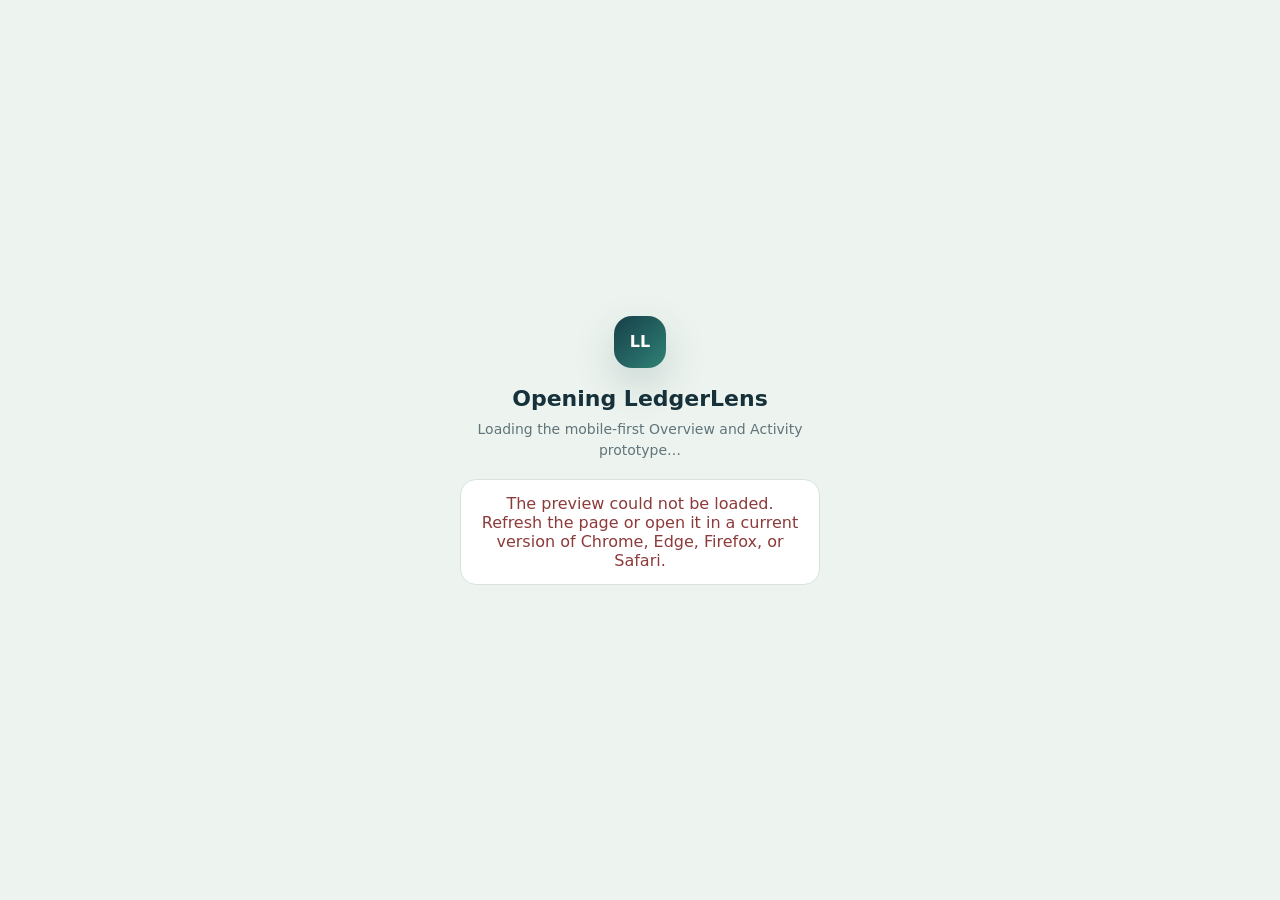
==== index.html @ 3755f3b4 "deploy: add GitHub Pages mobile preview entrypoint" ====
<!doctype html>
<html lang="en">
<head>
  <meta charset="utf-8" />
  <meta name="viewport" content="width=device-width,initial-scale=1,viewport-fit=cover" />
  <meta name="theme-color" content="#edf4ef" />
  <title>LedgerLens Mobile Preview</title>
  <style>
    html,body{height:100%;margin:0;background:#edf4ef;color:#17313a;font:16px system-ui,-apple-system,BlinkMacSystemFont,"Segoe UI",sans-serif}
    body{display:grid;place-items:center;padding:24px;box-sizing:border-box}
    main{max-width:360px;text-align:center}
    .mark{width:52px;height:52px;margin:0 auto 18px;border-radius:18px;display:grid;place-items:center;color:white;font-weight:800;background:linear-gradient(135deg,#173f49,#2f8276);box-shadow:0 16px 40px rgba(23,63,73,.18)}
    h1{font-size:22px;margin:0 0 8px}p{font-size:14px;line-height:1.5;color:#60747a;margin:0}
    .error{display:none;margin-top:18px;padding:14px;border:1px solid #d8e2dc;border-radius:16px;background:white;color:#8d3a3a}
  </style>
</head>
<body>
  <main>
    <div class="mark">LL</div>
    <h1>Opening LedgerLens</h1>
    <p>Loading the mobile-first Overview and Activity prototype…</p>
    <div class="error" id="error">The preview could not be loaded. Refresh the page or open it in a current version of Chrome, Edge, Firefox, or Safari.</div>
  </main>
  <script>
    (async()=>{
      try{
        if(!('DecompressionStream' in window)) throw new Error('DecompressionStream unavailable');
        const response=await fetch('./mobile-preview/site.html.gz',{cache:'no-store'});
        if(!response.ok) throw new Error('Preview asset not found');
        const stream=response.body.pipeThrough(new DecompressionStream('gzip'));
        const html=await new Response(stream).text();
        document.open();
        document.write(html);
        document.close();
      }catch(error){
        console.error(error);
        document.getElementById('error').style.display='block';
      }
    })();
  </script>
</body>
</html>
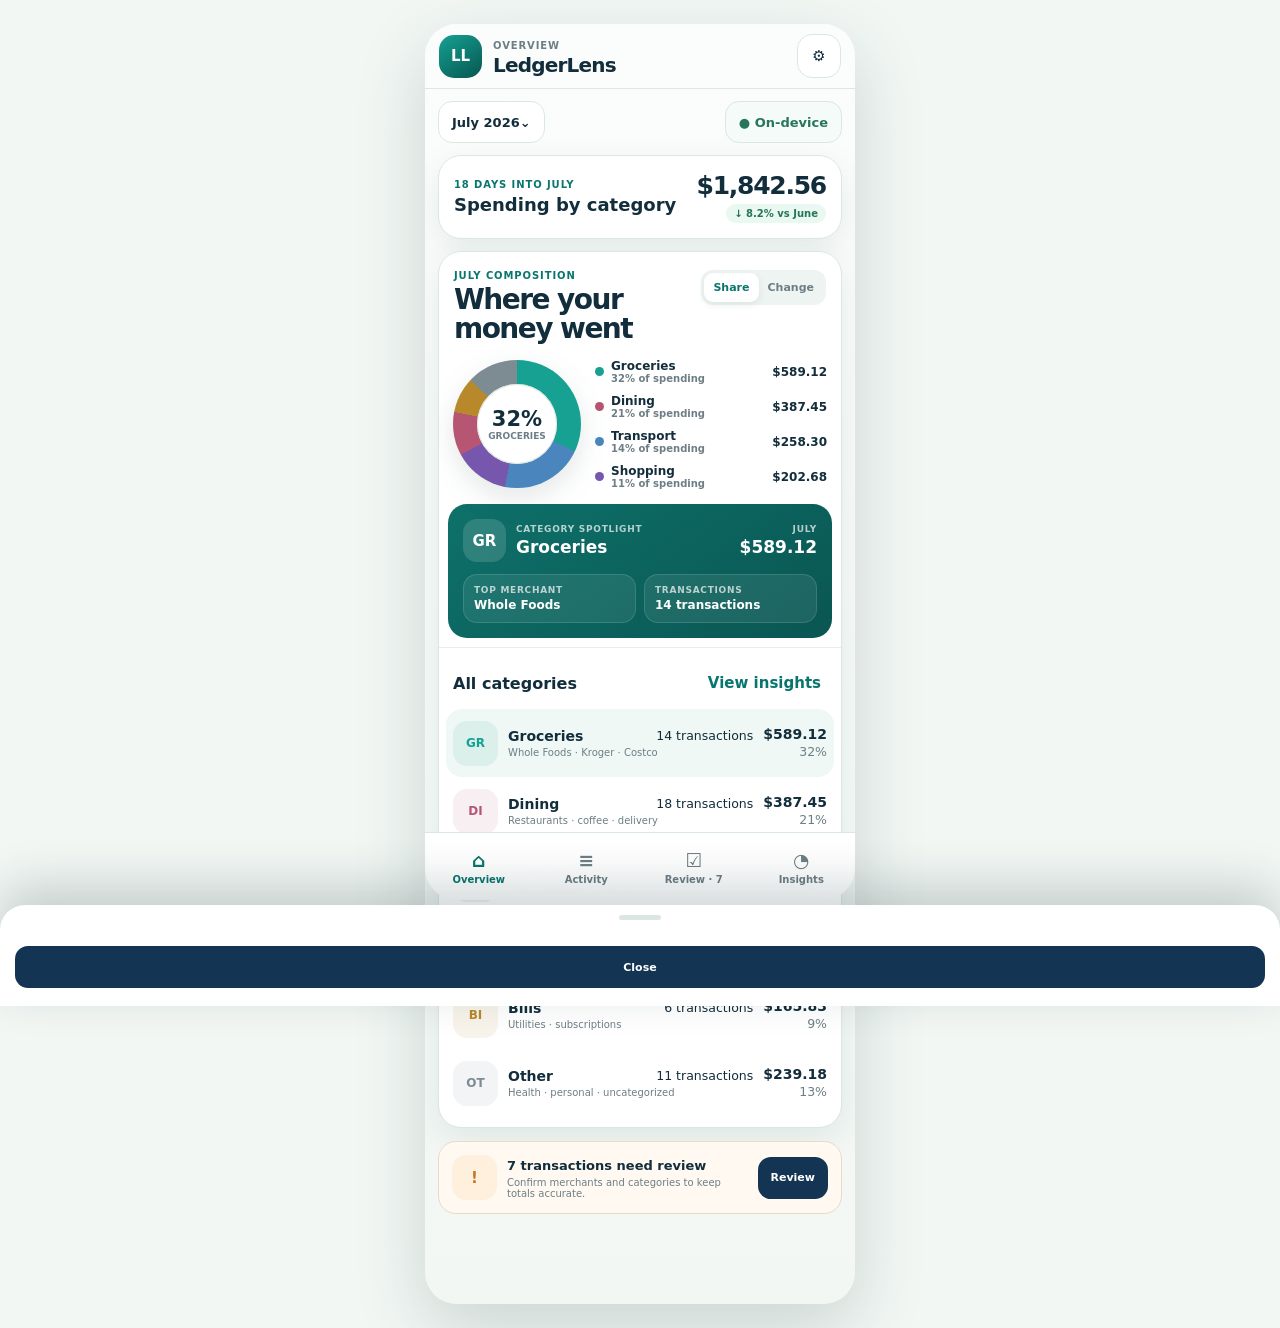
==== commit 760475bd: "Publish mobile prototype directly without compressed loader" ====
--- a/index.html
+++ b/index.html
@@ -1,42 +1,27 @@
 <!doctype html>
 <html lang="en">
 <head>
-  <meta charset="utf-8" />
-  <meta name="viewport" content="width=device-width,initial-scale=1,viewport-fit=cover" />
-  <meta name="theme-color" content="#edf4ef" />
-  <title>LedgerLens Mobile Preview</title>
-  <style>
-    html,body{height:100%;margin:0;background:#edf4ef;color:#17313a;font:16px system-ui,-apple-system,BlinkMacSystemFont,"Segoe UI",sans-serif}
-    body{display:grid;place-items:center;padding:24px;box-sizing:border-box}
-    main{max-width:360px;text-align:center}
-    .mark{width:52px;height:52px;margin:0 auto 18px;border-radius:18px;display:grid;place-items:center;color:white;font-weight:800;background:linear-gradient(135deg,#173f49,#2f8276);box-shadow:0 16px 40px rgba(23,63,73,.18)}
-    h1{font-size:22px;margin:0 0 8px}p{font-size:14px;line-height:1.5;color:#60747a;margin:0}
-    .error{display:none;margin-top:18px;padding:14px;border:1px solid #d8e2dc;border-radius:16px;background:white;color:#8d3a3a}
-  </style>
+<meta charset="utf-8">
+<meta name="viewport" content="width=device-width,initial-scale=1,viewport-fit=cover">
+<meta name="theme-color" content="#f4f8f6">
+<title>LedgerLens Mobile Preview</title>
+<style>
+:root{--bg:#f2f7f4;--card:#fff;--ink:#122d3b;--muted:#6d7e85;--line:#dbe7e1;--teal:#08766e;--deep:#133e4b;--soft:#e8f6f2;--amber:#c87422;--shadow:0 12px 35px rgba(27,67,59,.09)}*{box-sizing:border-box}html,body{margin:0;min-height:100%;background:var(--bg);color:var(--ink);font:15px system-ui,-apple-system,"Segoe UI",sans-serif;-webkit-text-size-adjust:100%}button,input{font:inherit}button{color:inherit}.app{min-height:100dvh;background:linear-gradient(#fbfdfc,#f2f7f4)}header{position:sticky;top:0;z-index:20;display:flex;align-items:center;gap:11px;padding:calc(10px + env(safe-area-inset-top)) 14px 10px;background:rgba(250,253,251,.94);backdrop-filter:blur(18px);border-bottom:1px solid var(--line)}.logo{width:43px;height:43px;border-radius:15px;display:grid;place-items:center;background:linear-gradient(145deg,#16a193,#075650);color:#fff;font-weight:850}.brand{flex:1;min-width:0}.brand b{display:block;font-size:20px;letter-spacing:-.04em}.brand small{color:var(--muted);font-size:10px;font-weight:800;text-transform:uppercase;letter-spacing:.09em}.icon{width:44px;height:44px;border:1px solid var(--line);border-radius:15px;background:#fff}.screen{display:none;padding:12px 13px calc(90px + env(safe-area-inset-bottom))}.screen.on{display:block}.toolbar{display:flex;gap:8px;margin-bottom:12px}.pill{height:42px;border:1px solid var(--line);border-radius:14px;background:#fff;padding:0 13px;font-weight:750;font-size:13px}.privacy{margin-left:auto;color:#27765c;background:#f4fbf8}.card{background:var(--card);border:1px solid var(--line);border-radius:23px;box-shadow:var(--shadow)}.summary{display:flex;justify-content:space-between;align-items:center;padding:15px;margin-bottom:12px}.eyebrow{color:var(--teal);font-size:10px;font-weight:850;text-transform:uppercase;letter-spacing:.09em}.summary h2{font-size:18px;margin:4px 0 0}.sum{text-align:right}.sum strong{display:block;font-size:25px;letter-spacing:-.05em}.delta{display:inline-block;margin-top:4px;padding:4px 8px;border-radius:20px;background:#e9f8f0;color:#257557;font-size:10px;font-weight:850}.hero{overflow:hidden}.heroTop{display:flex;justify-content:space-between;gap:8px;align-items:flex-start;padding:18px 15px 8px}.heroTop h1{margin:4px 0 0;font-size:28px;line-height:1.04;letter-spacing:-.055em}.segment{display:flex;background:#eef4f1;padding:3px;border-radius:12px}.segment button{border:0;background:transparent;border-radius:9px;padding:8px 9px;font-size:11px;font-weight:850;color:var(--muted)}.segment .on{background:#fff;color:var(--teal);box-shadow:0 3px 8px rgba(20,59,55,.08)}.visual{display:grid;grid-template-columns:132px 1fr;gap:10px;align-items:center;padding:8px 14px 15px}.donutWrap{position:relative;width:128px;height:128px}.donut{position:absolute;inset:0;border-radius:50%;background:conic-gradient(#16a193 0 32%,#4a85bd 32% 53%,#7657ad 53% 67%,#b65673 67% 78%,#b7892b 78% 87%,#7d8b92 87%);filter:drop-shadow(0 10px 14px rgba(27,67,59,.12))}.donut:after{content:"";position:absolute;inset:24px;border-radius:50%;background:#fff;box-shadow:inset 0 0 0 1px var(--line)}.center{position:absolute;inset:0;z-index:2;display:grid;place-items:center;text-align:center;pointer-events:none}.center b{display:block;font-size:21px}.center small{display:block;font-size:9px;color:var(--muted);font-weight:800;text-transform:uppercase}.rank{display:grid;gap:10px}.rank div{display:grid;grid-template-columns:9px 1fr auto;align-items:center;gap:7px;font-size:12px}.rank i{width:9px;height:9px;border-radius:50%}.rank span{color:var(--muted);font-size:10px;display:block}.spot{margin:0 9px 9px;padding:15px;border-radius:19px;color:#fff;background:linear-gradient(145deg,#0e716a,#0a5652)}.spotTop{display:grid;grid-template-columns:43px 1fr auto;gap:10px;align-items:center}.spotIcon{width:43px;height:43px;border-radius:14px;background:rgba(255,255,255,.14);display:grid;place-items:center;font-weight:850}.spot small{display:block;color:rgba(255,255,255,.7);font-size:9px;text-transform:uppercase;letter-spacing:.08em;font-weight:800}.spot b{display:block;margin-top:3px;font-size:17px}.spotAmt{text-align:right}.spotGrid{display:grid;grid-template-columns:1fr 1fr;gap:8px;margin-top:12px}.spotBox{padding:10px;border:1px solid rgba(255,255,255,.13);border-radius:14px;background:rgba(255,255,255,.08)}.spotBox b{font-size:12px}.head{display:flex;align-items:center;justify-content:space-between;padding:15px 14px 6px;border-top:1px solid #e8efeb}.head b{font-size:16px}.link{border:0;background:transparent;color:var(--teal);font-weight:850;min-height:40px}.cats{padding:0 7px 10px}.cat{width:100%;border:0;background:transparent;display:grid;grid-template-columns:45px 1fr auto;gap:10px;align-items:center;text-align:left;padding:10px 7px;border-radius:16px;min-height:68px}.cat.sel{background:#eff8f4}.catIcon,.merchant{width:45px;height:45px;border-radius:14px;display:grid;place-items:center;font-size:12px;font-weight:850}.catLine{display:flex;justify-content:space-between;gap:6px}.catLine b{font-size:14px}.sub{display:block;color:var(--muted);font-size:10px;white-space:nowrap;overflow:hidden;text-overflow:ellipsis;margin-top:3px}.bar{height:5px;background:#e8efec;border-radius:10px;margin-top:7px;overflow:hidden}.bar i{display:block;height:100%;border-radius:10px}.value{text-align:right}.value b{display:block;font-size:14px}.value small{color:var(--muted)}.review{display:grid;grid-template-columns:45px 1fr auto;gap:10px;align-items:center;margin-top:13px;padding:13px;border:1px solid #ecd9c4;border-radius:18px;background:#fff9f1}.reviewIcon{width:45px;height:45px;border-radius:14px;background:#fff0de;color:var(--amber);display:grid;place-items:center;font-weight:900}.review b{font-size:13px}.review span{display:block;color:var(--muted);font-size:10px;margin-top:3px}.primary{height:42px;border:0;border-radius:13px;background:#143454;color:#fff;padding:0 13px;font-size:11px;font-weight:850}.activityTop{padding:16px;margin-bottom:11px}.activityTop h1{margin:4px 0;font-size:28px;letter-spacing:-.05em}.activityTop p{margin:0;color:var(--muted);font-size:11px}.metrics{display:grid;grid-template-columns:repeat(3,1fr);gap:7px;margin-top:12px}.metric{padding:10px 7px;border-radius:14px;background:#f3f7f5;text-align:center}.metric small{display:block;color:var(--muted);font-size:9px;text-transform:uppercase}.metric b{display:block;margin-top:4px;font-size:13px}.search{display:grid;grid-template-columns:1fr 46px;gap:8px;margin-bottom:9px}.searchBox{height:46px;display:flex;align-items:center;gap:8px;padding:0 12px;background:#fff;border:1px solid var(--line);border-radius:15px}.searchBox input{width:100%;border:0;outline:0;background:transparent}.filter{border:1px solid var(--line);border-radius:15px;background:#fff}.chips{display:flex;gap:7px;overflow:auto;padding-bottom:11px;scrollbar-width:none}.chip{height:36px;border:1px solid var(--line);border-radius:20px;background:#fff;padding:0 13px;white-space:nowrap;font-size:11px;font-weight:800;color:var(--muted)}.chip.on{color:#fff;background:#143454;border-color:#143454}.rhythm{padding:14px;margin-bottom:11px}.rhythmTop{display:flex;justify-content:space-between;align-items:center}.rhythmTop button{border:0;background:transparent;color:var(--teal);font-size:11px;font-weight:850}.bars{height:54px;display:flex;align-items:end;gap:4px;margin-top:10px}.bars i{flex:1;background:#cce4dd;border-radius:4px 4px 1px 1px}.dateCard{overflow:hidden;margin-bottom:11px}.dateHead{display:flex;justify-content:space-between;padding:13px 14px 5px;font-size:10px;text-transform:uppercase;letter-spacing:.08em;color:var(--muted);font-weight:850}.txn{width:100%;border:0;background:#fff;display:grid;grid-template-columns:45px minmax(0,1fr) auto;gap:10px;align-items:center;text-align:left;padding:11px 13px;border-top:1px solid #ebf1ee}.txnCopy{min-width:0}.txnCopy b{display:block;font-size:13px;white-space:nowrap;overflow:hidden;text-overflow:ellipsis}.txnCopy span{display:block;color:var(--muted);font-size:10px;margin-top:3px;white-space:nowrap;overflow:hidden;text-overflow:ellipsis}.tag{display:inline-block!important;width:max-content!important;padding:3px 6px;border-radius:10px;background:#fff1df;color:var(--amber)!important;font-weight:850}.amount{text-align:right}.amount b{display:block;font-size:13px}.amount span{display:block;color:var(--muted);font-size:9px;margin-top:3px}.credit b{color:#247859}.nav{position:fixed;left:0;right:0;bottom:0;z-index:30;display:grid;grid-template-columns:repeat(4,1fr);padding-bottom:env(safe-area-inset-bottom);background:rgba(255,255,255,.97);backdrop-filter:blur(18px);border-top:1px solid var(--line)}.nav button{height:67px;border:0;background:transparent;color:var(--muted);font-size:10px;font-weight:800}.nav button b{display:block;font-size:19px;margin-bottom:3px}.nav .on{color:var(--teal)}.toast{position:fixed;z-index:70;left:50%;bottom:calc(82px + env(safe-area-inset-bottom));transform:translate(-50%,20px);opacity:0;pointer-events:none;background:#153c46;color:#fff;border-radius:12px;padding:10px 14px;font-size:12px;transition:.2s}.toast.show{opacity:1;transform:translate(-50%,0)}.shade{display:none;position:fixed;inset:0;z-index:50;background:rgba(10,29,36,.4)}.shade.on{display:block}.sheet{position:fixed;z-index:60;left:0;right:0;bottom:0;transform:translateY(105%);transition:.25s;background:#fff;border-radius:25px 25px 0 0;padding:8px 15px calc(18px + env(safe-area-inset-bottom));box-shadow:0 -18px 50px rgba(12,41,45,.2)}.sheet.on{transform:translateY(0)}.handle{width:42px;height:5px;border-radius:10px;background:#dce5e1;margin:2px auto 12px}.sheetTop{display:grid;grid-template-columns:48px 1fr auto;gap:10px;align-items:center}.sheet h2{margin:0;font-size:17px}.sheet p{margin:3px 0 0;color:var(--muted);font-size:11px}.big{font-size:18px;font-weight:850}.details{display:grid;grid-template-columns:1fr 1fr;gap:8px;margin-top:14px}.detail{padding:11px;border:1px solid var(--line);border-radius:14px}.detail small{display:block;color:var(--muted);font-size:9px;text-transform:uppercase}.detail b{display:block;margin-top:4px;font-size:11px}.source{margin-top:10px;padding:11px;border-radius:14px;background:#f4f8f6;color:var(--muted);font-size:11px;line-height:1.45}@media(min-width:600px){.app{max-width:430px;margin:24px auto;border-radius:32px;overflow:hidden;box-shadow:0 25px 70px rgba(25,59,55,.18);min-height:calc(100dvh - 48px)}.nav{max-width:430px;margin:auto;border-radius:0 0 32px 32px}}
+</style>
 </head>
-<body>
-  <main>
-    <div class="mark">LL</div>
-    <h1>Opening LedgerLens</h1>
-    <p>Loading the mobile-first Overview and Activity prototype…</p>
-    <div class="error" id="error">The preview could not be loaded. Refresh the page or open it in a current version of Chrome, Edge, Firefox, or Safari.</div>
-  </main>
-  <script>
-    (async()=>{
-      try{
-        if(!('DecompressionStream' in window)) throw new Error('DecompressionStream unavailable');
-        const response=await fetch('./mobile-preview/site.html.gz',{cache:'no-store'});
-        if(!response.ok) throw new Error('Preview asset not found');
-        const stream=response.body.pipeThrough(new DecompressionStream('gzip'));
-        const html=await new Response(stream).text();
-        document.open();
-        document.write(html);
-        document.close();
-      }catch(error){
-        console.error(error);
-        document.getElementById('error').style.display='block';
-      }
-    })();
-  </script>
-</body>
-</html>
+<body><div class="app">
+<header><div class="logo">LL</div><div class="brand"><small id="pageTitle">Overview</small><b>LedgerLens</b></div><button class="icon" id="headerBtn" aria-label="Settings">⚙</button></header>
+<main id="overview" class="screen on"><div class="toolbar"><button class="pill" id="month">July 2026⌄</button><button class="pill privacy" id="privacy">● On-device</button></div><section class="summary card"><div><div class="eyebrow">18 days into July</div><h2>Spending by category</h2></div><div class="sum"><strong>$1,842.56</strong><span class="delta">↓ 8.2% vs June</span></div></section><section class="hero card"><div class="heroTop"><div><div class="eyebrow">July composition</div><h1>Where your<br>money went</h1></div><div class="segment"><button data-mode="share" class="on">Share</button><button data-mode="change">Change</button></div></div><div class="visual"><div class="donutWrap"><div class="donut"></div><div class="center"><div><b id="donutValue">32%</b><small id="donutLabel">Groceries</small></div></div></div><div class="rank" id="rank"></div></div><div class="spot"><div class="spotTop"><div class="spotIcon" id="spotIcon">GR</div><div><small>Category spotlight</small><b id="spotName">Groceries</b></div><div class="spotAmt"><small>July</small><b id="spotAmt">$589.12</b></div></div><div class="spotGrid"><div class="spotBox"><small>Top merchant</small><b id="merchant">Whole Foods</b></div><div class="spotBox"><small>Transactions</small><b id="spotCount">14 purchases</b></div></div></div><div class="head"><b>All categories</b><button class="link" id="insights">View insights</button></div><div class="cats" id="cats"></div></section><div class="review"><div class="reviewIcon">!</div><div><b>7 transactions need review</b><span>Confirm merchants and categories to keep totals accurate.</span></div><button class="primary" data-next="review">Review</button></div></main>
+<main id="activity" class="screen"><section class="activityTop card"><div class="eyebrow">July activity</div><h1>$1,842.56</h1><p>47 confirmed transactions · 7 need review</p><div class="metrics"><div class="metric"><small>Money in</small><b>$4,260</b></div><div class="metric"><small>Moved</small><b>$1,200</b></div><div class="metric"><small>Review</small><b style="color:#c87422">7 items</b></div></div></section><div class="search"><label class="searchBox">⌕<input id="query" placeholder="Search merchant, category or account"></label><button class="filter" id="filter">☷</button></div><div class="chips"><button class="chip on" data-filter="all">All activity</button><button class="chip" data-filter="spending">Spending</button><button class="chip" data-filter="income">Income</button><button class="chip" data-filter="transfer">Money moved</button><button class="chip" data-filter="review">Needs review</button></div><section class="rhythm card"><div class="rhythmTop"><b>Activity rhythm</b><button id="sort">Newest first⌄</button></div><div class="bars"><i style="height:31%"></i><i style="height:65%"></i><i style="height:42%"></i><i style="height:84%"></i><i style="height:54%"></i><i style="height:72%"></i><i style="height:38%"></i><i style="height:94%;background:#16a193"></i><i style="height:60%"></i><i style="height:48%"></i><i style="height:78%"></i><i style="height:36%"></i></div></section><div id="transactions"></div></main>
+<nav class="nav"><button class="on" data-screen="overview"><b>⌂</b>Overview</button><button data-screen="activity"><b>≡</b>Activity</button><button data-next="review"><b>☑</b>Review · 7</button><button data-next="insights"><b>◔</b>Insights</button></nav><div class="toast" id="toast"></div><div class="shade" id="shade"></div><section class="sheet" id="sheet"><div class="handle"></div><div id="sheetBody"></div><button class="primary" style="width:100%;margin-top:14px" id="close">Close</button></section></div>
+<script>
+const colors={Groceries:'#16a193',Dining:'#b65673',Transport:'#4a85bd',Shopping:'#7657ad',Bills:'#b7892b',Other:'#7d8b92',Income:'#2d8b63',Transfer:'#7d8b92'};
+const categories=[['Groceries','GR',589.12,32,14,'Whole Foods · Kroger · Costco',-4.8],['Dining','DI',387.45,21,18,'Restaurants · coffee · delivery',7],['Transport','TR',258.30,14,9,'Fuel · rideshare · parking',4.6],['Shopping','SH',202.68,11,7,'Target · Amazon · retail',-5.1],['Bills','BI',165.83,9,6,'Utilities · subscriptions',-.1],['Other','OT',239.18,13,11,'Health · personal · uncategorized',8.2]];
+const tx=[['Today','Whole Foods','WF','Groceries','Chase Checking',-83.47,'spending','confirmed','8:12 AM'],['Today','Uber','UB','Transport','Chase Card',-24.18,'spending','review','7:36 AM'],['Today','Netflix','NF','Bills','Chase Card',-15.49,'spending','confirmed','6:18 AM'],['Yesterday','Payroll','PY','Income','Chase Checking',4260,'income','confirmed','5:42 PM'],['Yesterday','Shell','SH','Transport','Chase Card',-47.32,'spending','review','2:10 PM'],['Yesterday','Transfer to savings','TS','Transfer','Chase Checking',-800,'transfer','confirmed','9:05 AM'],['Jul 16','Target','TG','Shopping','Capital One',-54.28,'spending','confirmed','7:21 PM'],['Jul 16','Starbucks','SB','Dining','Chase Card',-6.75,'spending','confirmed','11:34 AM'],['Jul 15','Kroger','KR','Groceries','Chase Checking',-64.21,'spending','confirmed','6:03 PM'],['Jul 15','Card payment','CP','Transfer','Chase Checking',-400,'transfer','confirmed','1:16 PM'],['Jul 14','Amazon refund','AR','Shopping','Capital One',38.61,'spending','confirmed','3:28 PM'],['Jul 14','Unassigned merchant','?','Other','Chase Card',-19.42,'spending','review','8:14 AM']];
+let selected=0,mode='share',filter='all',query='',newest=true;const $=id=>document.getElementById(id),money=n=>new Intl.NumberFormat('en-US',{style:'currency',currency:'USD'}).format(Math.abs(n));let timer;function note(s){$('toast').textContent=s;$('toast').classList.add('show');clearTimeout(timer);timer=setTimeout(()=>$('toast').classList.remove('show'),1500)}
+function drawCats(){const rank=categories.slice(0,4).map(c=>`<div><i style="background:${colors[c[0]]}"></i><b>${c[0]}<span>${mode==='share'?c[3]+'% of spending':(c[6]>0?'+':'')+c[6]+'% vs June'}</span></b><b>${money(c[2])}</b></div>`).join('');$('rank').innerHTML=rank;$('cats').innerHTML=categories.map((c,i)=>`<button class="cat ${i===selected?'sel':''}" data-cat="${i}"><span class="catIcon" style="background:${colors[c[0]]}18;color:${colors[c[0]]}">${c[1]}</span><span><span class="catLine"><b>${c[0]}</b><small>${c[4]} transactions</small></span><span class="sub">${c[5]}</span><span class="bar"><i style="width:${c[3]/32*100}%;background:${colors[c[0]]}"></i></span></span><span class="value"><b>${money(c[2])}</b><small>${mode==='share'?c[3]+'%':(c[6]>0?'+':'')+c[6]+'%'}</small></span></button>`).join('');document.querySelectorAll('[data-cat]').forEach(b=>b.onclick=()=>{selected=+b.dataset.cat;drawCats()});const c=categories[selected];$('donutValue').textContent=mode==='share'?c[3]+'%':(c[6]>0?'+':'')+c[6]+'%';$('donutLabel').textContent=c[0];$('spotIcon').textContent=c[1];$('spotName').textContent=c[0];$('spotAmt').textContent=money(c[2]);$('merchant').textContent=c[5].split(' · ')[0];$('spotCount').textContent=c[4]+' transactions'}
+function drawTx(){let list=tx.filter(t=>(filter==='all'||t[6]===filter||(filter==='review'&&t[7]==='review'))&&(`${t[1]} ${t[3]} ${t[4]}`.toLowerCase().includes(query.toLowerCase())));if(!newest)list=[...list].reverse();const groups={};list.forEach(t=>(groups[t[0]]??=[]).push(t));$('transactions').innerHTML=Object.entries(groups).map(([d,a])=>`<section class="dateCard card"><div class="dateHead"><b>${d}</b><span>${a.length} items</span></div>${a.map(t=>`<button class="txn" data-tx="${tx.indexOf(t)}"><span class="merchant" style="background:${colors[t[3]]}18;color:${colors[t[3]]}">${t[2]}</span><span class="txnCopy"><b>${t[1]}</b><span>${t[3]} · ${t[4]}</span>${t[7]==='review'?'<span class="tag">Needs review</span>':''}</span><span class="amount ${t[5]>0?'credit':''}"><b>${t[5]>0?'+':''}${money(t[5])}</b><span>${t[6]==='transfer'?'Not spending':t[5]>0?'Money in':'Spending'}</span></span></button>`).join('')}</section>`).join('')||'<section class="card" style="padding:28px;text-align:center;color:#6d7e85">No matching transactions.</section>';document.querySelectorAll('[data-tx]').forEach(b=>b.onclick=()=>openTx(+b.dataset.tx))}
+function openTx(i){const t=tx[i];$('sheetBody').innerHTML=`<div class="sheetTop"><span class="merchant" style="background:${colors[t[3]]}18;color:${colors[t[3]]}">${t[2]}</span><div><h2>${t[1]}</h2><p>${t[3]} · ${t[4]}</p></div><div class="big">${t[5]>0?'+':''}${money(t[5])}</div></div><div class="details"><div class="detail"><small>Spending effect</small><b>${t[6]==='transfer'?'None':t[5]>0?'Reduces / money in':'Increases spending'}</b></div><div class="detail"><small>Review state</small><b>${t[7]==='review'?'Needs review':'Confirmed'}</b></div><div class="detail"><small>When</small><b>${t[0]}, ${t[8]}</b></div><div class="detail"><small>Account</small><b>${t[4]}</b></div></div><div class="source">Source SMS and parser details remain collapsed in the intended final product.</div>`;$('shade').classList.add('on');$('sheet').classList.add('on')}
+function close(){ $('shade').classList.remove('on');$('sheet').classList.remove('on') }function screen(id){document.querySelectorAll('.screen').forEach(x=>x.classList.toggle('on',x.id===id));document.querySelectorAll('[data-screen]').forEach(x=>x.classList.toggle('on',x.dataset.screen===id));$('pageTitle').textContent=id==='overview'?'Overview':'Activity';scrollTo(0,0)}
+document.querySelectorAll('[data-screen]').forEach(b=>b.onclick=()=>screen(b.dataset.screen));document.querySelectorAll('[data-next]').forEach(b=>b.onclick=()=>note(b.dataset.next+' is the next screen'));document.querySelectorAll('[data-mode]').forEach(b=>b.onclick=()=>{mode=b.dataset.mode;document.querySelectorAll('[data-mode]').forEach(x=>x.classList.toggle('on',x===b));drawCats()});document.querySelectorAll('[data-filter]').forEach(b=>b.onclick=()=>{filter=b.dataset.filter;document.querySelectorAll('[data-filter]').forEach(x=>x.classList.toggle('on',x===b));drawTx()});$('query').oninput=e=>{query=e.target.value;drawTx()};$('sort').onclick=()=>{newest=!newest;$('sort').textContent=newest?'Newest first⌄':'Oldest first⌃';drawTx()};$('filter').onclick=()=>note('Advanced filters');$('headerBtn').onclick=()=>note('Settings');$('month').onclick=()=>note('Month selector');$('privacy').onclick=()=>note('All processing stays on device');$('insights').onclick=()=>note('Insights is the next screen');$('close').onclick=$('shade').onclick=close;drawCats();drawTx();
+</script></body></html>
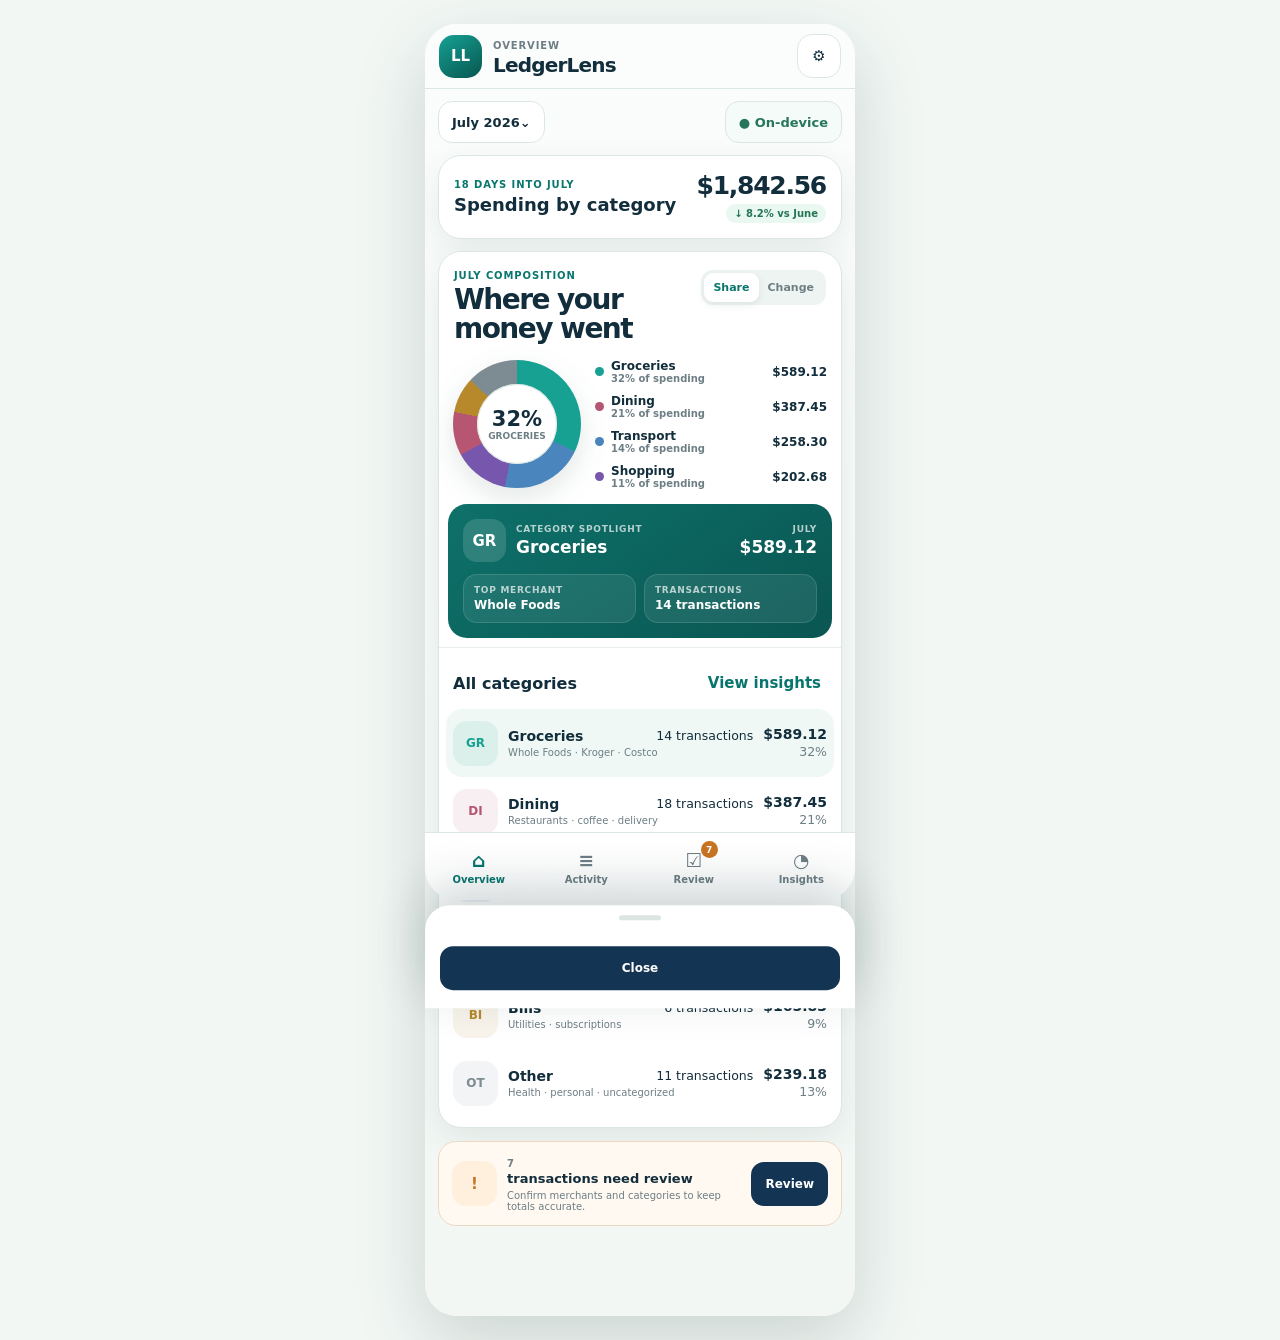
==== commit a7e0d632: "Add interactive mobile Review screen" ====
--- a/index.html
+++ b/index.html
@@ -6,22 +6,13 @@
 <meta name="theme-color" content="#f4f8f6">
 <title>LedgerLens Mobile Preview</title>
 <style>
-:root{--bg:#f2f7f4;--card:#fff;--ink:#122d3b;--muted:#6d7e85;--line:#dbe7e1;--teal:#08766e;--deep:#133e4b;--soft:#e8f6f2;--amber:#c87422;--shadow:0 12px 35px rgba(27,67,59,.09)}*{box-sizing:border-box}html,body{margin:0;min-height:100%;background:var(--bg);color:var(--ink);font:15px system-ui,-apple-system,"Segoe UI",sans-serif;-webkit-text-size-adjust:100%}button,input{font:inherit}button{color:inherit}.app{min-height:100dvh;background:linear-gradient(#fbfdfc,#f2f7f4)}header{position:sticky;top:0;z-index:20;display:flex;align-items:center;gap:11px;padding:calc(10px + env(safe-area-inset-top)) 14px 10px;background:rgba(250,253,251,.94);backdrop-filter:blur(18px);border-bottom:1px solid var(--line)}.logo{width:43px;height:43px;border-radius:15px;display:grid;place-items:center;background:linear-gradient(145deg,#16a193,#075650);color:#fff;font-weight:850}.brand{flex:1;min-width:0}.brand b{display:block;font-size:20px;letter-spacing:-.04em}.brand small{color:var(--muted);font-size:10px;font-weight:800;text-transform:uppercase;letter-spacing:.09em}.icon{width:44px;height:44px;border:1px solid var(--line);border-radius:15px;background:#fff}.screen{display:none;padding:12px 13px calc(90px + env(safe-area-inset-bottom))}.screen.on{display:block}.toolbar{display:flex;gap:8px;margin-bottom:12px}.pill{height:42px;border:1px solid var(--line);border-radius:14px;background:#fff;padding:0 13px;font-weight:750;font-size:13px}.privacy{margin-left:auto;color:#27765c;background:#f4fbf8}.card{background:var(--card);border:1px solid var(--line);border-radius:23px;box-shadow:var(--shadow)}.summary{display:flex;justify-content:space-between;align-items:center;padding:15px;margin-bottom:12px}.eyebrow{color:var(--teal);font-size:10px;font-weight:850;text-transform:uppercase;letter-spacing:.09em}.summary h2{font-size:18px;margin:4px 0 0}.sum{text-align:right}.sum strong{display:block;font-size:25px;letter-spacing:-.05em}.delta{display:inline-block;margin-top:4px;padding:4px 8px;border-radius:20px;background:#e9f8f0;color:#257557;font-size:10px;font-weight:850}.hero{overflow:hidden}.heroTop{display:flex;justify-content:space-between;gap:8px;align-items:flex-start;padding:18px 15px 8px}.heroTop h1{margin:4px 0 0;font-size:28px;line-height:1.04;letter-spacing:-.055em}.segment{display:flex;background:#eef4f1;padding:3px;border-radius:12px}.segment button{border:0;background:transparent;border-radius:9px;padding:8px 9px;font-size:11px;font-weight:850;color:var(--muted)}.segment .on{background:#fff;color:var(--teal);box-shadow:0 3px 8px rgba(20,59,55,.08)}.visual{display:grid;grid-template-columns:132px 1fr;gap:10px;align-items:center;padding:8px 14px 15px}.donutWrap{position:relative;width:128px;height:128px}.donut{position:absolute;inset:0;border-radius:50%;background:conic-gradient(#16a193 0 32%,#4a85bd 32% 53%,#7657ad 53% 67%,#b65673 67% 78%,#b7892b 78% 87%,#7d8b92 87%);filter:drop-shadow(0 10px 14px rgba(27,67,59,.12))}.donut:after{content:"";position:absolute;inset:24px;border-radius:50%;background:#fff;box-shadow:inset 0 0 0 1px var(--line)}.center{position:absolute;inset:0;z-index:2;display:grid;place-items:center;text-align:center;pointer-events:none}.center b{display:block;font-size:21px}.center small{display:block;font-size:9px;color:var(--muted);font-weight:800;text-transform:uppercase}.rank{display:grid;gap:10px}.rank div{display:grid;grid-template-columns:9px 1fr auto;align-items:center;gap:7px;font-size:12px}.rank i{width:9px;height:9px;border-radius:50%}.rank span{color:var(--muted);font-size:10px;display:block}.spot{margin:0 9px 9px;padding:15px;border-radius:19px;color:#fff;background:linear-gradient(145deg,#0e716a,#0a5652)}.spotTop{display:grid;grid-template-columns:43px 1fr auto;gap:10px;align-items:center}.spotIcon{width:43px;height:43px;border-radius:14px;background:rgba(255,255,255,.14);display:grid;place-items:center;font-weight:850}.spot small{display:block;color:rgba(255,255,255,.7);font-size:9px;text-transform:uppercase;letter-spacing:.08em;font-weight:800}.spot b{display:block;margin-top:3px;font-size:17px}.spotAmt{text-align:right}.spotGrid{display:grid;grid-template-columns:1fr 1fr;gap:8px;margin-top:12px}.spotBox{padding:10px;border:1px solid rgba(255,255,255,.13);border-radius:14px;background:rgba(255,255,255,.08)}.spotBox b{font-size:12px}.head{display:flex;align-items:center;justify-content:space-between;padding:15px 14px 6px;border-top:1px solid #e8efeb}.head b{font-size:16px}.link{border:0;background:transparent;color:var(--teal);font-weight:850;min-height:40px}.cats{padding:0 7px 10px}.cat{width:100%;border:0;background:transparent;display:grid;grid-template-columns:45px 1fr auto;gap:10px;align-items:center;text-align:left;padding:10px 7px;border-radius:16px;min-height:68px}.cat.sel{background:#eff8f4}.catIcon,.merchant{width:45px;height:45px;border-radius:14px;display:grid;place-items:center;font-size:12px;font-weight:850}.catLine{display:flex;justify-content:space-between;gap:6px}.catLine b{font-size:14px}.sub{display:block;color:var(--muted);font-size:10px;white-space:nowrap;overflow:hidden;text-overflow:ellipsis;margin-top:3px}.bar{height:5px;background:#e8efec;border-radius:10px;margin-top:7px;overflow:hidden}.bar i{display:block;height:100%;border-radius:10px}.value{text-align:right}.value b{display:block;font-size:14px}.value small{color:var(--muted)}.review{display:grid;grid-template-columns:45px 1fr auto;gap:10px;align-items:center;margin-top:13px;padding:13px;border:1px solid #ecd9c4;border-radius:18px;background:#fff9f1}.reviewIcon{width:45px;height:45px;border-radius:14px;background:#fff0de;color:var(--amber);display:grid;place-items:center;font-weight:900}.review b{font-size:13px}.review span{display:block;color:var(--muted);font-size:10px;margin-top:3px}.primary{height:42px;border:0;border-radius:13px;background:#143454;color:#fff;padding:0 13px;font-size:11px;font-weight:850}.activityTop{padding:16px;margin-bottom:11px}.activityTop h1{margin:4px 0;font-size:28px;letter-spacing:-.05em}.activityTop p{margin:0;color:var(--muted);font-size:11px}.metrics{display:grid;grid-template-columns:repeat(3,1fr);gap:7px;margin-top:12px}.metric{padding:10px 7px;border-radius:14px;background:#f3f7f5;text-align:center}.metric small{display:block;color:var(--muted);font-size:9px;text-transform:uppercase}.metric b{display:block;margin-top:4px;font-size:13px}.search{display:grid;grid-template-columns:1fr 46px;gap:8px;margin-bottom:9px}.searchBox{height:46px;display:flex;align-items:center;gap:8px;padding:0 12px;background:#fff;border:1px solid var(--line);border-radius:15px}.searchBox input{width:100%;border:0;outline:0;background:transparent}.filter{border:1px solid var(--line);border-radius:15px;background:#fff}.chips{display:flex;gap:7px;overflow:auto;padding-bottom:11px;scrollbar-width:none}.chip{height:36px;border:1px solid var(--line);border-radius:20px;background:#fff;padding:0 13px;white-space:nowrap;font-size:11px;font-weight:800;color:var(--muted)}.chip.on{color:#fff;background:#143454;border-color:#143454}.rhythm{padding:14px;margin-bottom:11px}.rhythmTop{display:flex;justify-content:space-between;align-items:center}.rhythmTop button{border:0;background:transparent;color:var(--teal);font-size:11px;font-weight:850}.bars{height:54px;display:flex;align-items:end;gap:4px;margin-top:10px}.bars i{flex:1;background:#cce4dd;border-radius:4px 4px 1px 1px}.dateCard{overflow:hidden;margin-bottom:11px}.dateHead{display:flex;justify-content:space-between;padding:13px 14px 5px;font-size:10px;text-transform:uppercase;letter-spacing:.08em;color:var(--muted);font-weight:850}.txn{width:100%;border:0;background:#fff;display:grid;grid-template-columns:45px minmax(0,1fr) auto;gap:10px;align-items:center;text-align:left;padding:11px 13px;border-top:1px solid #ebf1ee}.txnCopy{min-width:0}.txnCopy b{display:block;font-size:13px;white-space:nowrap;overflow:hidden;text-overflow:ellipsis}.txnCopy span{display:block;color:var(--muted);font-size:10px;margin-top:3px;white-space:nowrap;overflow:hidden;text-overflow:ellipsis}.tag{display:inline-block!important;width:max-content!important;padding:3px 6px;border-radius:10px;background:#fff1df;color:var(--amber)!important;font-weight:850}.amount{text-align:right}.amount b{display:block;font-size:13px}.amount span{display:block;color:var(--muted);font-size:9px;margin-top:3px}.credit b{color:#247859}.nav{position:fixed;left:0;right:0;bottom:0;z-index:30;display:grid;grid-template-columns:repeat(4,1fr);padding-bottom:env(safe-area-inset-bottom);background:rgba(255,255,255,.97);backdrop-filter:blur(18px);border-top:1px solid var(--line)}.nav button{height:67px;border:0;background:transparent;color:var(--muted);font-size:10px;font-weight:800}.nav button b{display:block;font-size:19px;margin-bottom:3px}.nav .on{color:var(--teal)}.toast{position:fixed;z-index:70;left:50%;bottom:calc(82px + env(safe-area-inset-bottom));transform:translate(-50%,20px);opacity:0;pointer-events:none;background:#153c46;color:#fff;border-radius:12px;padding:10px 14px;font-size:12px;transition:.2s}.toast.show{opacity:1;transform:translate(-50%,0)}.shade{display:none;position:fixed;inset:0;z-index:50;background:rgba(10,29,36,.4)}.shade.on{display:block}.sheet{position:fixed;z-index:60;left:0;right:0;bottom:0;transform:translateY(105%);transition:.25s;background:#fff;border-radius:25px 25px 0 0;padding:8px 15px calc(18px + env(safe-area-inset-bottom));box-shadow:0 -18px 50px rgba(12,41,45,.2)}.sheet.on{transform:translateY(0)}.handle{width:42px;height:5px;border-radius:10px;background:#dce5e1;margin:2px auto 12px}.sheetTop{display:grid;grid-template-columns:48px 1fr auto;gap:10px;align-items:center}.sheet h2{margin:0;font-size:17px}.sheet p{margin:3px 0 0;color:var(--muted);font-size:11px}.big{font-size:18px;font-weight:850}.details{display:grid;grid-template-columns:1fr 1fr;gap:8px;margin-top:14px}.detail{padding:11px;border:1px solid var(--line);border-radius:14px}.detail small{display:block;color:var(--muted);font-size:9px;text-transform:uppercase}.detail b{display:block;margin-top:4px;font-size:11px}.source{margin-top:10px;padding:11px;border-radius:14px;background:#f4f8f6;color:var(--muted);font-size:11px;line-height:1.45}@media(min-width:600px){.app{max-width:430px;margin:24px auto;border-radius:32px;overflow:hidden;box-shadow:0 25px 70px rgba(25,59,55,.18);min-height:calc(100dvh - 48px)}.nav{max-width:430px;margin:auto;border-radius:0 0 32px 32px}}
-</style>
-</head>
-<body><div class="app">
-<header><div class="logo">LL</div><div class="brand"><small id="pageTitle">Overview</small><b>LedgerLens</b></div><button class="icon" id="headerBtn" aria-label="Settings">⚙</button></header>
-<main id="overview" class="screen on"><div class="toolbar"><button class="pill" id="month">July 2026⌄</button><button class="pill privacy" id="privacy">● On-device</button></div><section class="summary card"><div><div class="eyebrow">18 days into July</div><h2>Spending by category</h2></div><div class="sum"><strong>$1,842.56</strong><span class="delta">↓ 8.2% vs June</span></div></section><section class="hero card"><div class="heroTop"><div><div class="eyebrow">July composition</div><h1>Where your<br>money went</h1></div><div class="segment"><button data-mode="share" class="on">Share</button><button data-mode="change">Change</button></div></div><div class="visual"><div class="donutWrap"><div class="donut"></div><div class="center"><div><b id="donutValue">32%</b><small id="donutLabel">Groceries</small></div></div></div><div class="rank" id="rank"></div></div><div class="spot"><div class="spotTop"><div class="spotIcon" id="spotIcon">GR</div><div><small>Category spotlight</small><b id="spotName">Groceries</b></div><div class="spotAmt"><small>July</small><b id="spotAmt">$589.12</b></div></div><div class="spotGrid"><div class="spotBox"><small>Top merchant</small><b id="merchant">Whole Foods</b></div><div class="spotBox"><small>Transactions</small><b id="spotCount">14 purchases</b></div></div></div><div class="head"><b>All categories</b><button class="link" id="insights">View insights</button></div><div class="cats" id="cats"></div></section><div class="review"><div class="reviewIcon">!</div><div><b>7 transactions need review</b><span>Confirm merchants and categories to keep totals accurate.</span></div><button class="primary" data-next="review">Review</button></div></main>
-<main id="activity" class="screen"><section class="activityTop card"><div class="eyebrow">July activity</div><h1>$1,842.56</h1><p>47 confirmed transactions · 7 need review</p><div class="metrics"><div class="metric"><small>Money in</small><b>$4,260</b></div><div class="metric"><small>Moved</small><b>$1,200</b></div><div class="metric"><small>Review</small><b style="color:#c87422">7 items</b></div></div></section><div class="search"><label class="searchBox">⌕<input id="query" placeholder="Search merchant, category or account"></label><button class="filter" id="filter">☷</button></div><div class="chips"><button class="chip on" data-filter="all">All activity</button><button class="chip" data-filter="spending">Spending</button><button class="chip" data-filter="income">Income</button><button class="chip" data-filter="transfer">Money moved</button><button class="chip" data-filter="review">Needs review</button></div><section class="rhythm card"><div class="rhythmTop"><b>Activity rhythm</b><button id="sort">Newest first⌄</button></div><div class="bars"><i style="height:31%"></i><i style="height:65%"></i><i style="height:42%"></i><i style="height:84%"></i><i style="height:54%"></i><i style="height:72%"></i><i style="height:38%"></i><i style="height:94%;background:#16a193"></i><i style="height:60%"></i><i style="height:48%"></i><i style="height:78%"></i><i style="height:36%"></i></div></section><div id="transactions"></div></main>
-<nav class="nav"><button class="on" data-screen="overview"><b>⌂</b>Overview</button><button data-screen="activity"><b>≡</b>Activity</button><button data-next="review"><b>☑</b>Review · 7</button><button data-next="insights"><b>◔</b>Insights</button></nav><div class="toast" id="toast"></div><div class="shade" id="shade"></div><section class="sheet" id="sheet"><div class="handle"></div><div id="sheetBody"></div><button class="primary" style="width:100%;margin-top:14px" id="close">Close</button></section></div>
+:root{--bg:#f2f7f4;--card:#fff;--ink:#122d3b;--muted:#6d7e85;--line:#dbe7e1;--teal:#08766e;--teal2:#16a193;--deep:#133e4b;--soft:#e8f6f2;--amber:#c87422;--amberSoft:#fff5e8;--red:#a94d4d;--green:#247859;--blue:#4a85bd;--purple:#7657ad;--rose:#b65673;--gold:#b7892b;--slate:#7d8b92;--shadow:0 12px 35px rgba(27,67,59,.09)}
+*{box-sizing:border-box}html,body{margin:0;min-height:100%;background:var(--bg);color:var(--ink);font:15px system-ui,-apple-system,"Segoe UI",sans-serif;-webkit-text-size-adjust:100%}button,input{font:inherit}button{color:inherit}.app{min-height:100dvh;background:linear-gradient(#fbfdfc,#f2f7f4)}header{position:sticky;top:0;z-index:20;display:flex;align-items:center;gap:11px;padding:calc(10px + env(safe-area-inset-top)) 14px 10px;background:rgba(250,253,251,.94);backdrop-filter:blur(18px);border-bottom:1px solid var(--line)}.logo{width:43px;height:43px;border-radius:15px;display:grid;place-items:center;background:linear-gradient(145deg,#16a193,#075650);color:#fff;font-weight:850}.brand{flex:1;min-width:0}.brand b{display:block;font-size:20px;letter-spacing:-.04em}.brand small{color:var(--muted);font-size:10px;font-weight:800;text-transform:uppercase;letter-spacing:.09em}.icon{width:44px;height:44px;border:1px solid var(--line);border-radius:15px;background:#fff}.screen{display:none;padding:12px 13px calc(90px + env(safe-area-inset-bottom))}.screen.on{display:block}.toolbar{display:flex;gap:8px;margin-bottom:12px}.pill{height:42px;border:1px solid var(--line);border-radius:14px;background:#fff;padding:0 13px;font-weight:750;font-size:13px}.privacy{margin-left:auto;color:#27765c;background:#f4fbf8}.card{background:var(--card);border:1px solid var(--line);border-radius:23px;box-shadow:var(--shadow)}.eyebrow{color:var(--teal);font-size:10px;font-weight:850;text-transform:uppercase;letter-spacing:.09em}.summary{display:flex;justify-content:space-between;align-items:center;padding:15px;margin-bottom:12px}.summary h2{font-size:18px;margin:4px 0 0}.sum{text-align:right}.sum strong{display:block;font-size:25px;letter-spacing:-.05em}.delta{display:inline-block;margin-top:4px;padding:4px 8px;border-radius:20px;background:#e9f8f0;color:#257557;font-size:10px;font-weight:850}.hero{overflow:hidden}.heroTop{display:flex;justify-content:space-between;gap:8px;align-items:flex-start;padding:18px 15px 8px}.heroTop h1{margin:4px 0 0;font-size:28px;line-height:1.04;letter-spacing:-.055em}.segment{display:flex;background:#eef4f1;padding:3px;border-radius:12px}.segment button{border:0;background:transparent;border-radius:9px;padding:8px 9px;font-size:11px;font-weight:850;color:var(--muted)}.segment .on{background:#fff;color:var(--teal);box-shadow:0 3px 8px rgba(20,59,55,.08)}.visual{display:grid;grid-template-columns:132px 1fr;gap:10px;align-items:center;padding:8px 14px 15px}.donutWrap{position:relative;width:128px;height:128px}.donut{position:absolute;inset:0;border-radius:50%;background:conic-gradient(#16a193 0 32%,#4a85bd 32% 53%,#7657ad 53% 67%,#b65673 67% 78%,#b7892b 78% 87%,#7d8b92 87%);filter:drop-shadow(0 10px 14px rgba(27,67,59,.12))}.donut:after{content:"";position:absolute;inset:24px;border-radius:50%;background:#fff;box-shadow:inset 0 0 0 1px var(--line)}.center{position:absolute;inset:0;z-index:2;display:grid;place-items:center;text-align:center;pointer-events:none}.center b{display:block;font-size:21px}.center small{display:block;font-size:9px;color:var(--muted);font-weight:800;text-transform:uppercase}.rank{display:grid;gap:10px}.rank div{display:grid;grid-template-columns:9px 1fr auto;align-items:center;gap:7px;font-size:12px}.rank i{width:9px;height:9px;border-radius:50%}.rank span{color:var(--muted);font-size:10px;display:block}.spot{margin:0 9px 9px;padding:15px;border-radius:19px;color:#fff;background:linear-gradient(145deg,#0e716a,#0a5652)}.spotTop{display:grid;grid-template-columns:43px 1fr auto;gap:10px;align-items:center}.spotIcon{width:43px;height:43px;border-radius:14px;background:rgba(255,255,255,.14);display:grid;place-items:center;font-weight:850}.spot small{display:block;color:rgba(255,255,255,.7);font-size:9px;text-transform:uppercase;letter-spacing:.08em;font-weight:800}.spot b{display:block;margin-top:3px;font-size:17px}.spotAmt{text-align:right}.spotGrid{display:grid;grid-template-columns:1fr 1fr;gap:8px;margin-top:12px}.spotBox{padding:10px;border:1px solid rgba(255,255,255,.13);border-radius:14px;background:rgba(255,255,255,.08)}.spotBox b{font-size:12px}.head{display:flex;align-items:center;justify-content:space-between;padding:15px 14px 6px;border-top:1px solid #e8efeb}.head b{font-size:16px}.link{border:0;background:transparent;color:var(--teal);font-weight:850;min-height:40px}.cats{padding:0 7px 10px}.cat{width:100%;border:0;background:transparent;display:grid;grid-template-columns:45px 1fr auto;gap:10px;align-items:center;text-align:left;padding:10px 7px;border-radius:16px;min-height:68px}.cat.sel{background:#eff8f4}.catIcon,.merchant{width:45px;height:45px;border-radius:14px;display:grid;place-items:center;font-size:12px;font-weight:850}.catLine{display:flex;justify-content:space-between;gap:6px}.catLine b{font-size:14px}.sub{display:block;color:var(--muted);font-size:10px;white-space:nowrap;overflow:hidden;text-overflow:ellipsis;margin-top:3px}.bar{height:5px;background:#e8efec;border-radius:10px;margin-top:7px;overflow:hidden}.bar i{display:block;height:100%;border-radius:10px}.value{text-align:right}.value b{display:block;font-size:14px}.value small{color:var(--muted)}.reviewBanner{display:grid;grid-template-columns:45px 1fr auto;gap:10px;align-items:center;margin-top:13px;padding:13px;border:1px solid #ecd9c4;border-radius:18px;background:#fff9f1}.reviewIcon{width:45px;height:45px;border-radius:14px;background:#fff0de;color:var(--amber);display:grid;place-items:center;font-weight:900}.reviewBanner b{font-size:13px}.reviewBanner span{display:block;color:var(--muted);font-size:10px;margin-top:3px}.primary{min-height:44px;border:0;border-radius:13px;background:#143454;color:#fff;padding:0 14px;font-size:12px;font-weight:850}.secondary{min-height:44px;border:1px solid var(--line);border-radius:13px;background:#fff;padding:0 14px;font-size:12px;font-weight:850}.quiet{min-height:44px;border:0;background:transparent;color:var(--muted);font-size:12px;font-weight:800}.activityTop{padding:16px;margin-bottom:11px}.activityTop h1{margin:4px 0;font-size:28px;letter-spacing:-.05em}.activityTop p{margin:0;color:var(--muted);font-size:11px}.metrics{display:grid;grid-template-columns:repeat(3,1fr);gap:7px;margin-top:12px}.metric{padding:10px 7px;border-radius:14px;background:#f3f7f5;text-align:center}.metric small{display:block;color:var(--muted);font-size:9px;text-transform:uppercase}.metric b{display:block;margin-top:4px;font-size:13px}.search{display:grid;grid-template-columns:1fr 46px;gap:8px;margin-bottom:9px}.searchBox{height:46px;display:flex;align-items:center;gap:8px;padding:0 12px;background:#fff;border:1px solid var(--line);border-radius:15px}.searchBox input{width:100%;border:0;outline:0;background:transparent}.filter{border:1px solid var(--line);border-radius:15px;background:#fff}.chips{display:flex;gap:7px;overflow:auto;padding-bottom:11px;scrollbar-width:none}.chip{height:36px;border:1px solid var(--line);border-radius:20px;background:#fff;padding:0 13px;white-space:nowrap;font-size:11px;font-weight:800;color:var(--muted)}.chip.on{color:#fff;background:#143454;border-color:#143454}.rhythm{padding:14px;margin-bottom:11px}.rhythmTop{display:flex;justify-content:space-between;align-items:center}.rhythmTop button{border:0;background:transparent;color:var(--teal);font-size:11px;font-weight:850}.bars{height:54px;display:flex;align-items:end;gap:4px;margin-top:10px}.bars i{flex:1;background:#cce4dd;border-radius:4px 4px 1px 1px}.dateCard{overflow:hidden;margin-bottom:11px}.dateHead{display:flex;justify-content:space-between;padding:13px 14px 5px;font-size:10px;text-transform:uppercase;letter-spacing:.08em;color:var(--muted);font-weight:850}.txn{width:100%;border:0;background:#fff;display:grid;grid-template-columns:45px minmax(0,1fr) auto;gap:10px;align-items:center;text-align:left;padding:11px 13px;border-top:1px solid #ebf1ee}.txnCopy{min-width:0}.txnCopy b{display:block;font-size:13px;white-space:nowrap;overflow:hidden;text-overflow:ellipsis}.txnCopy span{display:block;color:var(--muted);font-size:10px;margin-top:3px;white-space:nowrap;overflow:hidden;text-overflow:ellipsis}.tag{display:inline-block!important;width:max-content!important;padding:3px 6px;border-radius:10px;background:#fff1df;color:var(--amber)!important;font-weight:850}.amount{text-align:right}.amount b{display:block;font-size:13px}.amount span{display:block;color:var(--muted);font-size:9px;margin-top:3px}.credit b{color:#247859}.reviewHero{padding:16px;margin-bottom:11px;background:linear-gradient(145deg,#fff,#f8fcfa)}.reviewHeroTop{display:flex;align-items:flex-start;justify-content:space-between;gap:12px}.reviewHero h1{margin:5px 0 4px;font-size:27px;letter-spacing:-.05em}.reviewHero p{margin:0;color:var(--muted);font-size:11px;line-height:1.45}.reviewCount{min-width:66px;text-align:center;padding:11px 9px;border-radius:17px;background:var(--amberSoft);color:var(--amber)}.reviewCount b{display:block;font-size:24px;line-height:1}.reviewCount small{font-size:9px;text-transform:uppercase;font-weight:850}.progressTrack{height:8px;margin-top:15px;background:#e7eeea;border-radius:99px;overflow:hidden}.progressFill{height:100%;background:linear-gradient(90deg,var(--teal2),var(--teal));border-radius:99px;transition:width .25s}.reviewMeta{display:flex;justify-content:space-between;margin-top:7px;font-size:10px;color:var(--muted)}.reasonStrip{display:grid;grid-template-columns:repeat(3,1fr);gap:7px;margin-bottom:11px}.reason{border:1px solid var(--line);background:#fff;border-radius:16px;padding:10px 7px;text-align:center}.reason b{display:block;font-size:14px}.reason span{display:block;margin-top:2px;font-size:9px;color:var(--muted)}.reviewCard{overflow:hidden;margin-bottom:11px}.reviewCardHead{padding:15px 15px 11px;background:linear-gradient(145deg,#173f4b,#0d655f);color:#fff}.issueRow{display:flex;align-items:center;justify-content:space-between;gap:10px}.issueBadge{display:inline-flex;align-items:center;gap:6px;padding:5px 8px;border-radius:99px;background:rgba(255,255,255,.12);font-size:9px;font-weight:850;text-transform:uppercase;letter-spacing:.06em}.queuePos{font-size:10px;color:rgba(255,255,255,.7)}.reviewMerchant{display:grid;grid-template-columns:48px 1fr auto;gap:10px;align-items:center;margin-top:12px}.reviewMerchant .merchant{background:rgba(255,255,255,.14);color:#fff;width:48px;height:48px}.reviewMerchant h2{margin:0;font-size:18px;letter-spacing:-.02em}.reviewMerchant p{margin:3px 0 0;color:rgba(255,255,255,.7);font-size:10px}.reviewAmount{text-align:right}.reviewAmount b{display:block;font-size:20px}.reviewAmount small{color:rgba(255,255,255,.65);font-size:9px}.reviewBody{padding:14px}.question{font-size:15px;font-weight:850;margin-bottom:3px}.hint{font-size:10px;color:var(--muted);line-height:1.45}.choiceGrid{display:grid;grid-template-columns:1fr 1fr;gap:8px;margin-top:12px}.choice{min-height:54px;border:1px solid var(--line);border-radius:15px;background:#fff;padding:9px 10px;text-align:left;display:flex;align-items:center;gap:9px}.choiceIcon{width:32px;height:32px;border-radius:10px;display:grid;place-items:center;font-size:10px;font-weight:900}.choice b{display:block;font-size:12px}.choice small{display:block;color:var(--muted);font-size:9px;margin-top:2px}.choice.on{border:2px solid var(--teal);background:#f1faf7;padding:8px 9px}.remember{display:flex;align-items:flex-start;gap:9px;margin-top:12px;padding:11px;border-radius:14px;background:#f3f8f5}.remember input{margin-top:2px;width:18px;height:18px;accent-color:var(--teal)}.remember b{display:block;font-size:11px}.remember span{display:block;color:var(--muted);font-size:9px;line-height:1.4;margin-top:2px}.evidence{margin-top:10px;border:1px solid var(--line);border-radius:14px;overflow:hidden}.evidence button{width:100%;min-height:43px;border:0;background:#fff;display:flex;align-items:center;justify-content:space-between;padding:0 11px;font-size:11px;font-weight:800}.evidenceText{display:none;padding:0 11px 11px;color:var(--muted);font-size:10px;line-height:1.45}.evidence.open .evidenceText{display:block}.reviewActions{display:grid;grid-template-columns:1fr 1.4fr;gap:8px;margin-top:13px}.reviewBottom{display:flex;justify-content:center;margin-top:4px}.queue{overflow:hidden;margin-bottom:12px}.queueTitle{display:flex;justify-content:space-between;align-items:center;padding:14px 14px 7px}.queueTitle b{font-size:15px}.queueTitle span{font-size:10px;color:var(--muted)}.queueItem{width:100%;border:0;border-top:1px solid #eaf0ed;background:#fff;display:grid;grid-template-columns:38px 1fr auto;gap:9px;align-items:center;text-align:left;padding:10px 13px}.queueItem.done{opacity:.55}.qIcon{width:38px;height:38px;border-radius:12px;display:grid;place-items:center;font-size:10px;font-weight:900}.qCopy b{display:block;font-size:12px}.qCopy span{display:block;color:var(--muted);font-size:9px;margin-top:2px}.qState{font-size:9px;color:var(--amber);font-weight:850}.allDone{text-align:center;padding:26px 18px}.doneMark{width:64px;height:64px;border-radius:22px;margin:0 auto 14px;display:grid;place-items:center;background:#e9f8f0;color:var(--green);font-size:28px;font-weight:900}.allDone h2{margin:0;font-size:21px}.allDone p{margin:7px auto 16px;max-width:260px;color:var(--muted);font-size:11px;line-height:1.5}.nav{position:fixed;left:0;right:0;bottom:0;z-index:30;display:grid;grid-template-columns:repeat(4,1fr);padding-bottom:env(safe-area-inset-bottom);background:rgba(255,255,255,.97);backdrop-filter:blur(18px);border-top:1px solid var(--line)}.nav button{position:relative;height:67px;border:0;background:transparent;color:var(--muted);font-size:10px;font-weight:800}.nav button b{display:block;font-size:19px;margin-bottom:3px}.nav .on{color:var(--teal)}.badge{position:absolute;top:8px;left:calc(50% + 7px);min-width:17px;height:17px;padding:0 4px;border-radius:99px;background:var(--amber);color:#fff;display:grid;place-items:center;font-size:9px;font-weight:900}.toast{position:fixed;z-index:70;left:50%;bottom:calc(82px + env(safe-area-inset-bottom));transform:translate(-50%,20px);opacity:0;pointer-events:none;background:#153c46;color:#fff;border-radius:12px;padding:10px 14px;font-size:12px;transition:.2s;max-width:calc(100vw - 30px);text-align:center}.toast.show{opacity:1;transform:translate(-50%,0)}.shade{display:none;position:fixed;inset:0;z-index:50;background:rgba(10,29,36,.4)}.shade.on{display:block}.sheet{position:fixed;z-index:60;left:0;right:0;bottom:0;transform:translateY(105%);transition:.25s;background:#fff;border-radius:25px 25px 0 0;padding:8px 15px calc(18px + env(safe-area-inset-bottom));box-shadow:0 -18px 50px rgba(12,41,45,.2)}.sheet.on{transform:translateY(0)}.handle{width:42px;height:5px;border-radius:10px;background:#dce5e1;margin:2px auto 12px}.sheetTop{display:grid;grid-template-columns:48px 1fr auto;gap:10px;align-items:center}.sheet h2{margin:0;font-size:17px}.sheet p{margin:3px 0 0;color:var(--muted);font-size:11px}.big{font-size:18px;font-weight:850}.details{display:grid;grid-template-columns:1fr 1fr;gap:8px;margin-top:14px}.detail{padding:11px;border:1px solid var(--line);border-radius:14px}.detail small{display:block;color:var(--muted);font-size:9px;text-transform:uppercase}.detail b{display:block;margin-top:4px;font-size:11px}.source{margin-top:10px;padding:11px;border-radius:14px;background:#f4f8f6;color:var(--muted);font-size:11px;line-height:1.45}@media(max-width:360px){.visual{grid-template-columns:112px 1fr}.donutWrap{width:108px;height:108px}.donut:after{inset:20px}.heroTop h1{font-size:25px}.choiceGrid{grid-template-columns:1fr}.reviewMerchant h2{font-size:16px}}@media(min-width:600px){.app{max-width:430px;margin:24px auto;border-radius:32px;overflow:hidden;box-shadow:0 25px 70px rgba(25,59,55,.18);min-height:calc(100dvh - 48px)}.nav{max-width:430px;margin:auto;border-radius:0 0 32px 32px}.sheet{max-width:430px;margin:auto}}@media(prefers-reduced-motion:reduce){*{scroll-behavior:auto!important;transition:none!important}}
+</style></head><body><div class="app"><header><div class="logo">LL</div><div class="brand"><small id="pageTitle">Overview</small><b>LedgerLens</b></div><button class="icon" id="headerBtn" aria-label="Settings">⚙</button></header>
+<main id="overview" class="screen on"><div class="toolbar"><button class="pill" id="month">July 2026⌄</button><button class="pill privacy" id="privacy">● On-device</button></div><section class="summary card"><div><div class="eyebrow">18 days into July</div><h2>Spending by category</h2></div><div class="sum"><strong>$1,842.56</strong><span class="delta">↓ 8.2% vs June</span></div></section><section class="hero card"><div class="heroTop"><div><div class="eyebrow">July composition</div><h1>Where your<br>money went</h1></div><div class="segment"><button data-mode="share" class="on">Share</button><button data-mode="change">Change</button></div></div><div class="visual"><div class="donutWrap"><div class="donut"></div><div class="center"><div><b id="donutValue">32%</b><small id="donutLabel">Groceries</small></div></div></div><div class="rank" id="rank"></div></div><div class="spot"><div class="spotTop"><div class="spotIcon" id="spotIcon">GR</div><div><small>Category spotlight</small><b id="spotName">Groceries</b></div><div class="spotAmt"><small>July</small><b id="spotAmt">$589.12</b></div></div><div class="spotGrid"><div class="spotBox"><small>Top merchant</small><b id="merchant">Whole Foods</b></div><div class="spotBox"><small>Transactions</small><b id="spotCount">14 purchases</b></div></div></div><div class="head"><b>All categories</b><button class="link" id="insights">View insights</button></div><div class="cats" id="cats"></div></section><div class="reviewBanner"><div class="reviewIcon">!</div><div><b><span class="reviewRemainingText">7</span> transactions need review</b><span>Confirm merchants and categories to keep totals accurate.</span></div><button class="primary" data-screen="review">Review</button></div></main>
+<main id="activity" class="screen"><section class="activityTop card"><div class="eyebrow">July activity</div><h1>$1,842.56</h1><p>47 confirmed transactions · <span class="reviewRemainingText">7</span> need review</p><div class="metrics"><div class="metric"><small>Money in</small><b>$4,260</b></div><div class="metric"><small>Moved</small><b>$1,200</b></div><div class="metric"><small>Review</small><b style="color:#c87422"><span class="reviewRemainingText">7</span> items</b></div></div></section><div class="search"><label class="searchBox">⌕<input id="query" placeholder="Search merchant, category or account"></label><button class="filter" id="filter">☷</button></div><div class="chips"><button class="chip on" data-filter="all">All activity</button><button class="chip" data-filter="spending">Spending</button><button class="chip" data-filter="income">Income</button><button class="chip" data-filter="transfer">Money moved</button><button class="chip" data-filter="review">Needs review</button></div><section class="rhythm card"><div class="rhythmTop"><b>Activity rhythm</b><button id="sort">Newest first⌄</button></div><div class="bars"><i style="height:31%"></i><i style="height:65%"></i><i style="height:42%"></i><i style="height:84%"></i><i style="height:54%"></i><i style="height:72%"></i><i style="height:38%"></i><i style="height:94%;background:#16a193"></i><i style="height:60%"></i><i style="height:48%"></i><i style="height:78%"></i><i style="height:36%"></i></div></section><div id="transactions"></div></main>
+<main id="review" class="screen"><section class="reviewHero card"><div class="reviewHeroTop"><div><div class="eyebrow">Focused review</div><h1>Keep the ledger clean</h1><p>Only uncertain items appear here. A choice can become a reusable merchant rule, so you do not have to fix the same thing twice.</p></div><div class="reviewCount"><b id="remainingBig">7</b><small>left</small></div></div><div class="progressTrack"><div class="progressFill" id="reviewProgress" style="width:0%"></div></div><div class="reviewMeta"><span id="reviewProgressLabel">0 of 7 resolved</span><span>About a minute</span></div></section><div class="reasonStrip"><div class="reason"><b id="merchantReasonCount">2</b><span>merchant names</span></div><div class="reason"><b id="categoryReasonCount">2</b><span>categories</span></div><div class="reason"><b id="sourceReasonCount">3</b><span>source checks</span></div></div><div id="reviewWorkspace"></div><section class="queue card" id="queueCard"><div class="queueTitle"><b>Review queue</b><span>Tap any item</span></div><div id="reviewQueue"></div></section></main>
+<nav class="nav"><button class="on" data-screen="overview"><b>⌂</b>Overview</button><button data-screen="activity"><b>≡</b>Activity</button><button data-screen="review"><b>☑</b>Review<span class="badge" id="reviewBadge">7</span></button><button id="insightsNav"><b>◔</b>Insights</button></nav><div class="toast" id="toast"></div><div class="shade" id="shade"></div><section class="sheet" id="sheet"><div class="handle"></div><div id="sheetBody"></div><button class="primary" style="width:100%;margin-top:14px" id="close">Close</button></section></div>
 <script>
-const colors={Groceries:'#16a193',Dining:'#b65673',Transport:'#4a85bd',Shopping:'#7657ad',Bills:'#b7892b',Other:'#7d8b92',Income:'#2d8b63',Transfer:'#7d8b92'};
-const categories=[['Groceries','GR',589.12,32,14,'Whole Foods · Kroger · Costco',-4.8],['Dining','DI',387.45,21,18,'Restaurants · coffee · delivery',7],['Transport','TR',258.30,14,9,'Fuel · rideshare · parking',4.6],['Shopping','SH',202.68,11,7,'Target · Amazon · retail',-5.1],['Bills','BI',165.83,9,6,'Utilities · subscriptions',-.1],['Other','OT',239.18,13,11,'Health · personal · uncategorized',8.2]];
-const tx=[['Today','Whole Foods','WF','Groceries','Chase Checking',-83.47,'spending','confirmed','8:12 AM'],['Today','Uber','UB','Transport','Chase Card',-24.18,'spending','review','7:36 AM'],['Today','Netflix','NF','Bills','Chase Card',-15.49,'spending','confirmed','6:18 AM'],['Yesterday','Payroll','PY','Income','Chase Checking',4260,'income','confirmed','5:42 PM'],['Yesterday','Shell','SH','Transport','Chase Card',-47.32,'spending','review','2:10 PM'],['Yesterday','Transfer to savings','TS','Transfer','Chase Checking',-800,'transfer','confirmed','9:05 AM'],['Jul 16','Target','TG','Shopping','Capital One',-54.28,'spending','confirmed','7:21 PM'],['Jul 16','Starbucks','SB','Dining','Chase Card',-6.75,'spending','confirmed','11:34 AM'],['Jul 15','Kroger','KR','Groceries','Chase Checking',-64.21,'spending','confirmed','6:03 PM'],['Jul 15','Card payment','CP','Transfer','Chase Checking',-400,'transfer','confirmed','1:16 PM'],['Jul 14','Amazon refund','AR','Shopping','Capital One',38.61,'spending','confirmed','3:28 PM'],['Jul 14','Unassigned merchant','?','Other','Chase Card',-19.42,'spending','review','8:14 AM']];
-let selected=0,mode='share',filter='all',query='',newest=true;const $=id=>document.getElementById(id),money=n=>new Intl.NumberFormat('en-US',{style:'currency',currency:'USD'}).format(Math.abs(n));let timer;function note(s){$('toast').textContent=s;$('toast').classList.add('show');clearTimeout(timer);timer=setTimeout(()=>$('toast').classList.remove('show'),1500)}
-function drawCats(){const rank=categories.slice(0,4).map(c=>`<div><i style="background:${colors[c[0]]}"></i><b>${c[0]}<span>${mode==='share'?c[3]+'% of spending':(c[6]>0?'+':'')+c[6]+'% vs June'}</span></b><b>${money(c[2])}</b></div>`).join('');$('rank').innerHTML=rank;$('cats').innerHTML=categories.map((c,i)=>`<button class="cat ${i===selected?'sel':''}" data-cat="${i}"><span class="catIcon" style="background:${colors[c[0]]}18;color:${colors[c[0]]}">${c[1]}</span><span><span class="catLine"><b>${c[0]}</b><small>${c[4]} transactions</small></span><span class="sub">${c[5]}</span><span class="bar"><i style="width:${c[3]/32*100}%;background:${colors[c[0]]}"></i></span></span><span class="value"><b>${money(c[2])}</b><small>${mode==='share'?c[3]+'%':(c[6]>0?'+':'')+c[6]+'%'}</small></span></button>`).join('');document.querySelectorAll('[data-cat]').forEach(b=>b.onclick=()=>{selected=+b.dataset.cat;drawCats()});const c=categories[selected];$('donutValue').textContent=mode==='share'?c[3]+'%':(c[6]>0?'+':'')+c[6]+'%';$('donutLabel').textContent=c[0];$('spotIcon').textContent=c[1];$('spotName').textContent=c[0];$('spotAmt').textContent=money(c[2]);$('merchant').textContent=c[5].split(' · ')[0];$('spotCount').textContent=c[4]+' transactions'}
-function drawTx(){let list=tx.filter(t=>(filter==='all'||t[6]===filter||(filter==='review'&&t[7]==='review'))&&(`${t[1]} ${t[3]} ${t[4]}`.toLowerCase().includes(query.toLowerCase())));if(!newest)list=[...list].reverse();const groups={};list.forEach(t=>(groups[t[0]]??=[]).push(t));$('transactions').innerHTML=Object.entries(groups).map(([d,a])=>`<section class="dateCard card"><div class="dateHead"><b>${d}</b><span>${a.length} items</span></div>${a.map(t=>`<button class="txn" data-tx="${tx.indexOf(t)}"><span class="merchant" style="background:${colors[t[3]]}18;color:${colors[t[3]]}">${t[2]}</span><span class="txnCopy"><b>${t[1]}</b><span>${t[3]} · ${t[4]}</span>${t[7]==='review'?'<span class="tag">Needs review</span>':''}</span><span class="amount ${t[5]>0?'credit':''}"><b>${t[5]>0?'+':''}${money(t[5])}</b><span>${t[6]==='transfer'?'Not spending':t[5]>0?'Money in':'Spending'}</span></span></button>`).join('')}</section>`).join('')||'<section class="card" style="padding:28px;text-align:center;color:#6d7e85">No matching transactions.</section>';document.querySelectorAll('[data-tx]').forEach(b=>b.onclick=()=>openTx(+b.dataset.tx))}
-function openTx(i){const t=tx[i];$('sheetBody').innerHTML=`<div class="sheetTop"><span class="merchant" style="background:${colors[t[3]]}18;color:${colors[t[3]]}">${t[2]}</span><div><h2>${t[1]}</h2><p>${t[3]} · ${t[4]}</p></div><div class="big">${t[5]>0?'+':''}${money(t[5])}</div></div><div class="details"><div class="detail"><small>Spending effect</small><b>${t[6]==='transfer'?'None':t[5]>0?'Reduces / money in':'Increases spending'}</b></div><div class="detail"><small>Review state</small><b>${t[7]==='review'?'Needs review':'Confirmed'}</b></div><div class="detail"><small>When</small><b>${t[0]}, ${t[8]}</b></div><div class="detail"><small>Account</small><b>${t[4]}</b></div></div><div class="source">Source SMS and parser details remain collapsed in the intended final product.</div>`;$('shade').classList.add('on');$('sheet').classList.add('on')}
-function close(){ $('shade').classList.remove('on');$('sheet').classList.remove('on') }function screen(id){document.querySelectorAll('.screen').forEach(x=>x.classList.toggle('on',x.id===id));document.querySelectorAll('[data-screen]').forEach(x=>x.classList.toggle('on',x.dataset.screen===id));$('pageTitle').textContent=id==='overview'?'Overview':'Activity';scrollTo(0,0)}
-document.querySelectorAll('[data-screen]').forEach(b=>b.onclick=()=>screen(b.dataset.screen));document.querySelectorAll('[data-next]').forEach(b=>b.onclick=()=>note(b.dataset.next+' is the next screen'));document.querySelectorAll('[data-mode]').forEach(b=>b.onclick=()=>{mode=b.dataset.mode;document.querySelectorAll('[data-mode]').forEach(x=>x.classList.toggle('on',x===b));drawCats()});document.querySelectorAll('[data-filter]').forEach(b=>b.onclick=()=>{filter=b.dataset.filter;document.querySelectorAll('[data-filter]').forEach(x=>x.classList.toggle('on',x===b));drawTx()});$('query').oninput=e=>{query=e.target.value;drawTx()};$('sort').onclick=()=>{newest=!newest;$('sort').textContent=newest?'Newest first⌄':'Oldest first⌃';drawTx()};$('filter').onclick=()=>note('Advanced filters');$('headerBtn').onclick=()=>note('Settings');$('month').onclick=()=>note('Month selector');$('privacy').onclick=()=>note('All processing stays on device');$('insights').onclick=()=>note('Insights is the next screen');$('close').onclick=$('shade').onclick=close;drawCats();drawTx();
+const colors={Groceries:'#16a193',Dining:'#b65673',Transport:'#4a85bd',Shopping:'#7657ad',Bills:'#b7892b',Other:'#7d8b92',Income:'#2d8b63',Transfer:'#7d8b92'};const categories=[['Groceries','GR',589.12,32,14,'Whole Foods · Kroger · Costco',-4.8],['Dining','DI',387.45,21,18,'Restaurants · coffee · delivery',7],['Transport','TR',258.30,14,9,'Fuel · rideshare · parking',4.6],['Shopping','SH',202.68,11,7,'Target · Amazon · retail',-5.1],['Bills','BI',165.83,9,6,'Utilities · subscriptions',-.1],['Other','OT',239.18,13,11,'Health · personal · uncategorized',8.2]];const tx=[['Today','Whole Foods','WF','Groceries','Chase Checking',-83.47,'spending','confirmed','8:12 AM'],['Today','Uber','UB','Transport','Chase Card',-24.18,'spending','review','7:36 AM'],['Today','Netflix','NF','Bills','Chase Card',-15.49,'spending','confirmed','6:18 AM'],['Yesterday','Payroll','PY','Income','Chase Checking',4260,'income','confirmed','5:42 PM'],['Yesterday','Shell','SH','Transport','Chase Card',-47.32,'spending','review','2:10 PM'],['Yesterday','Transfer to savings','TS','Transfer','Chase Checking',-800,'transfer','confirmed','9:05 AM'],['Jul 16','Target','TG','Shopping','Capital One',-54.28,'spending','confirmed','7:21 PM'],['Jul 16','Starbucks','SB','Dining','Chase Card',-6.75,'spending','confirmed','11:34 AM'],['Jul 15','Kroger','KR','Groceries','Chase Checking',-64.21,'spending','confirmed','6:03 PM'],['Jul 15','Card payment','CP','Transfer','Chase Checking',-400,'transfer','confirmed','1:16 PM'],['Jul 14','Amazon refund','AR','Shopping','Capital One',38.61,'spending','confirmed','3:28 PM'],['Jul 14','Unassigned merchant','?','Other','Chase Card',-19.42,'spending','review','8:14 AM']];const reviewItems=[{id:'r1',merchant:'Uber',initials:'UB',amount:-24.18,when:'Today · 7:36 AM',account:'Chase Card •• 4471',reason:'Category check',type:'category',question:'What kind of expense was this?',hint:'Transport is the strongest match, but you stay in control.',choices:[['Transport','TR','Rideshare or transit'],['Dining','DI','Food delivery'],['Other','OT','Something else']],selected:'Transport',remember:'Remember Uber as Transport for future alerts',evidence:'CHASE: $24.18 card purchase at UBER *TRIP. Card ending 4471.'},{id:'r2',merchant:'Shell',initials:'SH',amount:-47.32,when:'Yesterday · 2:10 PM',account:'Chase Card •• 4471',reason:'Category check',type:'category',question:'How should Shell be categorized?',hint:'Fuel usually belongs in Transport. You can create a merchant default.',choices:[['Transport','TR','Fuel and vehicle'],['Shopping','SH','Store purchase'],['Other','OT','Something else']],selected:'Transport',remember:'Use Transport for future Shell purchases',evidence:'CHASE: Card purchase $47.32 at SHELL OIL 5742.'},{id:'r3',merchant:'Unassigned merchant',initials:'?',amount:-19.42,when:'Jul 14 · 8:14 AM',account:'Chase Card •• 4471',reason:'Merchant name',type:'merchant',question:'Which merchant is this?',hint:'The source text suggests a local café, but the merchant name was incomplete.',choices:[['Corner Café','CC','Suggested match'],['Starbucks','SB','Known merchant'],['Keep unassigned','?','Review later']],selected:'Corner Café',remember:'Remember this merchant match for similar alerts',evidence:'CHASE: Purchase $19.42 at CRNR CAFE PLANO TX.'},{id:'r4',merchant:'Card payment',initials:'CP',amount:-400,when:'Jul 15 · 1:16 PM',account:'Chase Checking → Amex',reason:'Spending effect',type:'source',question:'Should this affect spending?',hint:'Card payments move money between your own accounts and normally should not count as spending.',choices:[['Not spending','↔','Internal payment'],['Spending','−','Count as expense']],selected:'Not spending',remember:'Treat future card payments as money moved',evidence:'CHASE: Online payment $400.00 to AMEX ending 1002.'},{id:'r5',merchant:'Whole Foods refund',initials:'WF',amount:38.61,when:'Jul 13 · 3:28 PM',account:'Chase Card •• 4471',reason:'Spending effect',type:'source',question:'How should this credit affect July?',hint:'A refund should reduce the category total rather than appear as income.',choices:[['Reduce spending','↘','Refund or reversal'],['Income','+','New money received']],selected:'Reduce spending',remember:'Treat Whole Foods credits as refunds',evidence:'CHASE: Credit $38.61 from WHOLE FOODS MKT.'},{id:'r6',merchant:'Starbucks',initials:'SB',amount:-6.75,when:'Jul 12 · 8:05 AM',account:'Chase Card •• 4471',reason:'Possible duplicate',type:'source',question:'Are these two alerts the same purchase?',hint:'The amounts and times are close. Confirming prevents double-counting.',choices:[['Same purchase','1×','Keep one transaction'],['Two purchases','2×','Keep both']],selected:'Same purchase',remember:'',evidence:'Two alerts: STARBUCKS $6.75 at 8:05 AM and STARBUCKS $6.75 at 8:07 AM.'},{id:'r7',merchant:'Amazon Marketplace',initials:'AM',amount:-72.14,when:'Jul 11 · 9:42 PM',account:'Possible: Capital One •• 9380',reason:'Account check',type:'merchant',question:'Which account was used?',hint:'The sender is recognized, but the account hint was incomplete.',choices:[['Capital One •• 9380','CO','Suggested account'],['Chase •• 4471','CH','Other card'],['No account','—','Leave unassigned']],selected:'Capital One •• 9380',remember:'Use this sender for Capital One •• 9380',evidence:'CAPONE: Purchase $72.14 AMAZON MKTPLACE. Card ending **80.'}];let selected=0,mode='share',filter='all',query='',newest=true,currentReview=0;const resolved=new Set();const skipped=[];const $=id=>document.getElementById(id),money=n=>new Intl.NumberFormat('en-US',{style:'currency',currency:'USD'}).format(Math.abs(n));let timer;function note(s){$('toast').textContent=s;$('toast').classList.add('show');clearTimeout(timer);timer=setTimeout(()=>$('toast').classList.remove('show'),1800)}function drawCats(){const rank=categories.slice(0,4).map(c=>`<div><i style="background:${colors[c[0]]}"></i><b>${c[0]}<span>${mode==='share'?c[3]+'% of spending':(c[6]>0?'+':'')+c[6]+'% vs June'}</span></b><b>${money(c[2])}</b></div>`).join('');$('rank').innerHTML=rank;$('cats').innerHTML=categories.map((c,i)=>`<button class="cat ${i===selected?'sel':''}" data-cat="${i}"><span class="catIcon" style="background:${colors[c[0]]}18;color:${colors[c[0]]}">${c[1]}</span><span><span class="catLine"><b>${c[0]}</b><small>${c[4]} transactions</small></span><span class="sub">${c[5]}</span><span class="bar"><i style="width:${c[3]/32*100}%;background:${colors[c[0]]}"></i></span></span><span class="value"><b>${money(c[2])}</b><small>${mode==='share'?c[3]+'%':(c[6]>0?'+':'')+c[6]+'%'}</small></span></button>`).join('');document.querySelectorAll('[data-cat]').forEach(b=>b.onclick=()=>{selected=+b.dataset.cat;drawCats()});const c=categories[selected];$('donutValue').textContent=mode==='share'?c[3]+'%':(c[6]>0?'+':'')+c[6]+'%';$('donutLabel').textContent=c[0];$('spotIcon').textContent=c[1];$('spotName').textContent=c[0];$('spotAmt').textContent=money(c[2]);$('merchant').textContent=c[5].split(' · ')[0];$('spotCount').textContent=c[4]+' transactions'}function drawTx(){let list=tx.filter(t=>(filter==='all'||t[6]===filter||(filter==='review'&&t[7]==='review'))&&(`${t[1]} ${t[3]} ${t[4]}`.toLowerCase().includes(query.toLowerCase())));if(!newest)list=[...list].reverse();const groups={};list.forEach(t=>(groups[t[0]]??=[]).push(t));$('transactions').innerHTML=Object.entries(groups).map(([d,a])=>`<section class="dateCard card"><div class="dateHead"><b>${d}</b><span>${a.length} items</span></div>${a.map(t=>`<button class="txn" data-tx="${tx.indexOf(t)}"><span class="merchant" style="background:${colors[t[3]]}18;color:${colors[t[3]]}">${t[2]}</span><span class="txnCopy"><b>${t[1]}</b><span>${t[3]} · ${t[4]}</span>${t[7]==='review'?'<span class="tag">Needs review</span>':''}</span><span class="amount ${t[5]>0?'credit':''}"><b>${t[5]>0?'+':''}${money(t[5])}</b><span>${t[6]==='transfer'?'Not spending':t[5]>0?'Money in':'Spending'}</span></span></button>`).join('')}</section>`).join('')||'<section class="card" style="padding:28px;text-align:center;color:#6d7e85">No matching transactions.</section>';document.querySelectorAll('[data-tx]').forEach(b=>b.onclick=()=>openTx(+b.dataset.tx))}function openTx(i){const t=tx[i];$('sheetBody').innerHTML=`<div class="sheetTop"><span class="merchant" style="background:${colors[t[3]]}18;color:${colors[t[3]]}">${t[2]}</span><div><h2>${t[1]}</h2><p>${t[3]} · ${t[4]}</p></div><div class="big">${t[5]>0?'+':''}${money(t[5])}</div></div><div class="details"><div class="detail"><small>Spending effect</small><b>${t[6]==='transfer'?'None':t[5]>0?'Reduces / money in':'Increases spending'}</b></div><div class="detail"><small>Review state</small><b>${t[7]==='review'?'Needs review':'Confirmed'}</b></div><div class="detail"><small>When</small><b>${t[0]}, ${t[8]}</b></div><div class="detail"><small>Account</small><b>${t[4]}</b></div></div><div class="source">Source SMS and parser details remain collapsed in the intended final product.</div>`;$('shade').classList.add('on');$('sheet').classList.add('on')}function close(){$('shade').classList.remove('on');$('sheet').classList.remove('on')}function nextUnresolved(start=0){for(let n=0;n<reviewItems.length;n++){const i=(start+n)%reviewItems.length;if(!resolved.has(reviewItems[i].id))return i}return-1}function reviewColor(type){return type==='category'?colors.Transport:type==='merchant'?colors.Shopping:colors.Transfer}function updateReviewSummary(){const done=resolved.size,remaining=reviewItems.length-done,pct=Math.round(done/reviewItems.length*100);$('remainingBig').textContent=remaining;$('reviewBadge').textContent=remaining;$('reviewBadge').style.display=remaining?'grid':'none';document.querySelectorAll('.reviewRemainingText').forEach(x=>x.textContent=remaining);$('reviewProgress').style.width=pct+'%';$('reviewProgressLabel').textContent=`${done} of ${reviewItems.length} resolved`;const active=reviewItems.filter(x=>!resolved.has(x.id));$('merchantReasonCount').textContent=active.filter(x=>x.type==='merchant').length;$('categoryReasonCount').textContent=active.filter(x=>x.type==='category').length;$('sourceReasonCount').textContent=active.filter(x=>x.type==='source').length}function drawReview(){updateReviewSummary();const remaining=reviewItems.length-resolved.size;if(!remaining){$('reviewWorkspace').innerHTML=`<section class="card allDone"><div class="doneMark">✓</div><h2>Everything is reviewed</h2><p>Your July totals now use confirmed merchants, categories, account matches, and spending effects.</p><button class="primary" data-screen="overview">Return to overview</button></section>`;$('queueCard').style.display='none';document.querySelectorAll('[data-screen]').forEach(b=>b.onclick=()=>screen(b.dataset.screen));return}$('queueCard').style.display='block';if(resolved.has(reviewItems[currentReview].id))currentReview=nextUnresolved(currentReview+1);const r=reviewItems[currentReview],c=reviewColor(r.type);$('reviewWorkspace').innerHTML=`<section class="reviewCard card"><div class="reviewCardHead"><div class="issueRow"><span class="issueBadge">● ${r.reason}</span><span class="queuePos">Item ${currentReview+1} of ${reviewItems.length}</span></div><div class="reviewMerchant"><span class="merchant">${r.initials}</span><div><h2>${r.merchant}</h2><p>${r.when} · ${r.account}</p></div><div class="reviewAmount"><b>${r.amount>0?'+':''}${money(r.amount)}</b><small>${r.amount>0?'Credit':'Purchase'}</small></div></div></div><div class="reviewBody"><div class="question">${r.question}</div><div class="hint">${r.hint}</div><div class="choiceGrid">${r.choices.map(ch=>`<button class="choice ${r.selected===ch[0]?'on':''}" data-choice="${encodeURIComponent(ch[0])}"><span class="choiceIcon" style="background:${c}18;color:${c}">${ch[1]}</span><span><b>${ch[0]}</b><small>${ch[2]}</small></span></button>`).join('')}</div>${r.remember?`<label class="remember"><input type="checkbox" id="rememberRule" checked><span><b>Make this the default</b><span>${r.remember}</span></span></label>`:''}<div class="evidence" id="evidence"><button id="evidenceToggle">Source evidence <span>⌄</span></button><div class="evidenceText">${r.evidence}<br><br>Raw sender and account details stay masked by default.</div></div><div class="reviewActions"><button class="secondary" id="skipReview">Skip for now</button><button class="primary" id="confirmReview">Confirm & next</button></div><div class="reviewBottom"><button class="quiet" id="notMine">This is not my transaction</button></div></div></section>`;document.querySelectorAll('[data-choice]').forEach(b=>b.onclick=()=>{r.selected=decodeURIComponent(b.dataset.choice);drawReview()});$('evidenceToggle').onclick=()=>{$('evidence').classList.toggle('open')};$('skipReview').onclick=()=>{skipped.push(r.id);const next=nextUnresolved(currentReview+1);if(next>=0)currentReview=next;note('Moved to the end of the queue');drawReview()};$('confirmReview').onclick=()=>{resolved.add(r.id);if(r.merchant==='Uber'&&tx[1])tx[1][7]='confirmed';if(r.merchant==='Shell'&&tx[4])tx[4][7]='confirmed';if(r.merchant==='Unassigned merchant'&&tx[11])tx[11][7]='confirmed';note((document.getElementById('rememberRule')?.checked?'Saved choice and future default':'Saved choice')+' · Undo available');const next=nextUnresolved(currentReview+1);if(next>=0)currentReview=next;drawTx();drawReview()};$('notMine').onclick=()=>{resolved.add(r.id);note('Excluded from your ledger · Undo available');const next=nextUnresolved(currentReview+1);if(next>=0)currentReview=next;drawReview()};$('reviewQueue').innerHTML=reviewItems.map((item,i)=>{const done=resolved.has(item.id);return`<button class="queueItem ${done?'done':''}" data-review-index="${i}"><span class="qIcon" style="background:${reviewColor(item.type)}18;color:${reviewColor(item.type)}">${done?'✓':item.initials}</span><span class="qCopy"><b>${item.merchant}</b><span>${item.reason} · ${money(item.amount)}</span></span><span class="qState">${done?'Resolved':'Review'}</span></button>`}).join('');document.querySelectorAll('[data-review-index]').forEach(b=>b.onclick=()=>{const i=+b.dataset.reviewIndex;if(resolved.has(reviewItems[i].id)){note('This item is already resolved');return}currentReview=i;drawReview();scrollTo({top:0,behavior:'smooth'})})}function screen(id){document.querySelectorAll('.screen').forEach(x=>x.classList.toggle('on',x.id===id));document.querySelectorAll('.nav [data-screen]').forEach(x=>x.classList.toggle('on',x.dataset.screen===id));$('pageTitle').textContent=id[0].toUpperCase()+id.slice(1);scrollTo(0,0);if(id==='review')drawReview()}document.querySelectorAll('[data-screen]').forEach(b=>b.onclick=()=>screen(b.dataset.screen));document.querySelectorAll('[data-mode]').forEach(b=>b.onclick=()=>{mode=b.dataset.mode;document.querySelectorAll('[data-mode]').forEach(x=>x.classList.toggle('on',x===b));drawCats()});document.querySelectorAll('[data-filter]').forEach(b=>b.onclick=()=>{filter=b.dataset.filter;document.querySelectorAll('[data-filter]').forEach(x=>x.classList.toggle('on',x===b));drawTx()});$('query').oninput=e=>{query=e.target.value;drawTx()};$('sort').onclick=()=>{newest=!newest;$('sort').textContent=newest?'Newest first⌄':'Oldest first⌃';drawTx()};$('filter').onclick=()=>note('Advanced filters');$('headerBtn').onclick=()=>note('Settings');$('month').onclick=()=>note('Month selector');$('privacy').onclick=()=>note('All processing stays on device');$('insights').onclick=()=>note('Insights is the next screen');$('insightsNav').onclick=()=>note('Insights is the next screen');$('close').onclick=$('shade').onclick=close;drawCats();drawTx();drawReview();
 </script></body></html>
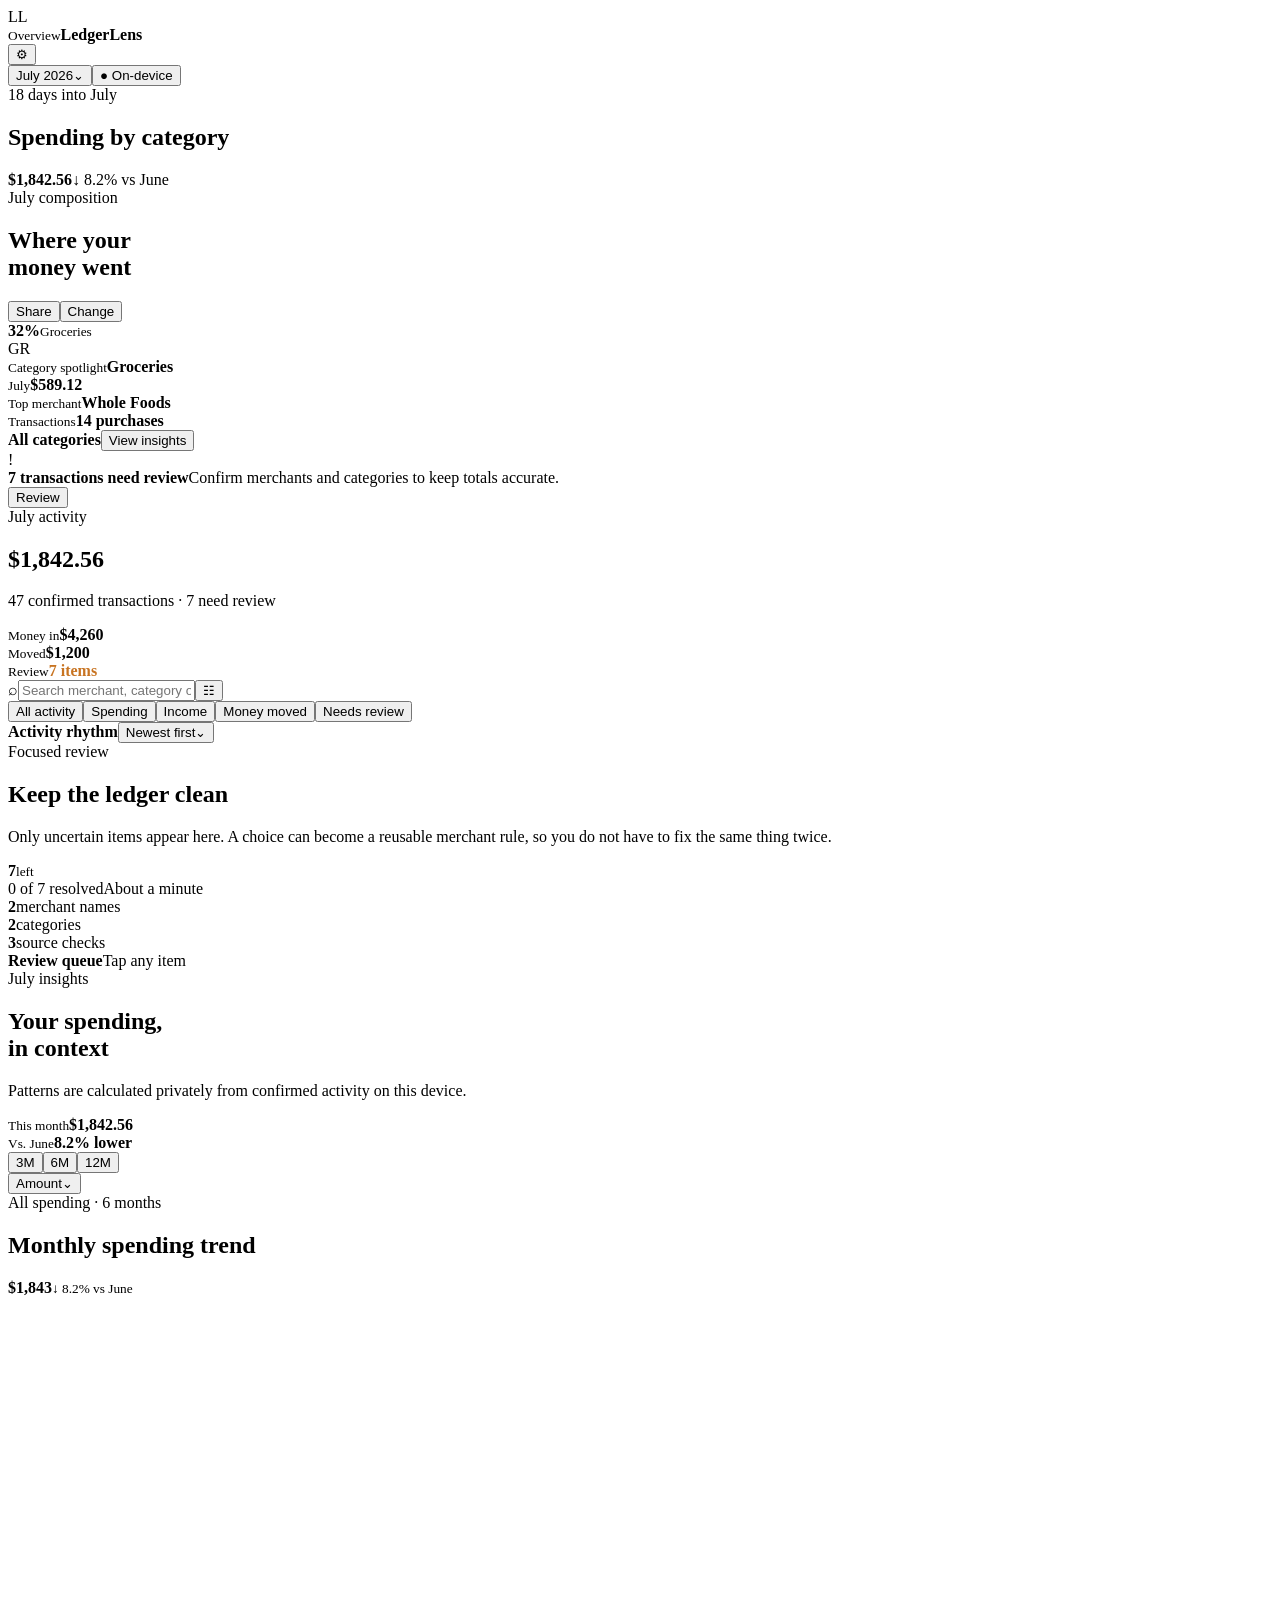
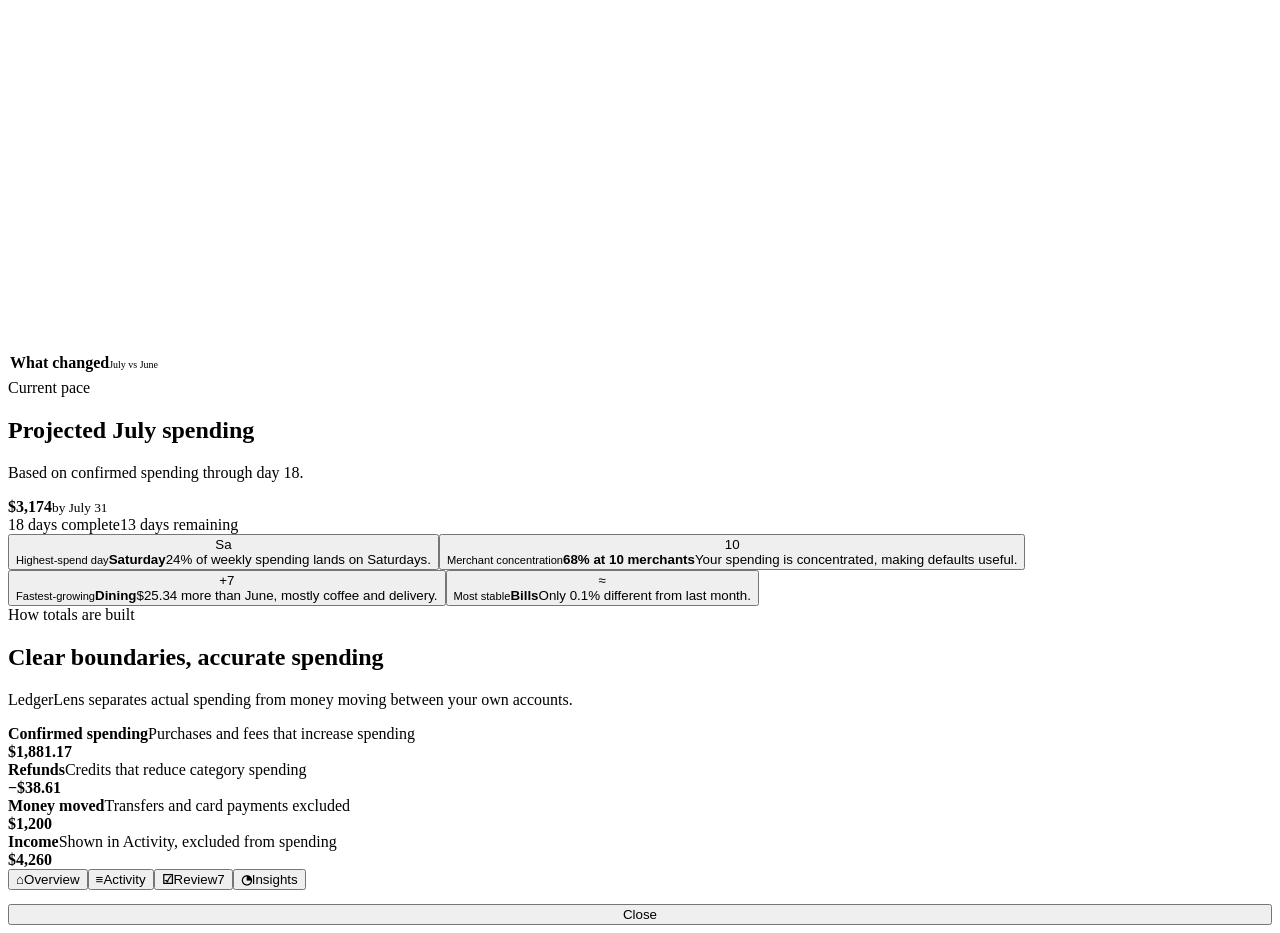
==== commit c4bd0722: "Split mobile preview and add Insights screen" ====
--- a/index.html
+++ b/index.html
@@ -5,14 +5,44 @@
 <meta name="viewport" content="width=device-width,initial-scale=1,viewport-fit=cover">
 <meta name="theme-color" content="#f4f8f6">
 <title>LedgerLens Mobile Preview</title>
-<style>
-:root{--bg:#f2f7f4;--card:#fff;--ink:#122d3b;--muted:#6d7e85;--line:#dbe7e1;--teal:#08766e;--teal2:#16a193;--deep:#133e4b;--soft:#e8f6f2;--amber:#c87422;--amberSoft:#fff5e8;--red:#a94d4d;--green:#247859;--blue:#4a85bd;--purple:#7657ad;--rose:#b65673;--gold:#b7892b;--slate:#7d8b92;--shadow:0 12px 35px rgba(27,67,59,.09)}
-*{box-sizing:border-box}html,body{margin:0;min-height:100%;background:var(--bg);color:var(--ink);font:15px system-ui,-apple-system,"Segoe UI",sans-serif;-webkit-text-size-adjust:100%}button,input{font:inherit}button{color:inherit}.app{min-height:100dvh;background:linear-gradient(#fbfdfc,#f2f7f4)}header{position:sticky;top:0;z-index:20;display:flex;align-items:center;gap:11px;padding:calc(10px + env(safe-area-inset-top)) 14px 10px;background:rgba(250,253,251,.94);backdrop-filter:blur(18px);border-bottom:1px solid var(--line)}.logo{width:43px;height:43px;border-radius:15px;display:grid;place-items:center;background:linear-gradient(145deg,#16a193,#075650);color:#fff;font-weight:850}.brand{flex:1;min-width:0}.brand b{display:block;font-size:20px;letter-spacing:-.04em}.brand small{color:var(--muted);font-size:10px;font-weight:800;text-transform:uppercase;letter-spacing:.09em}.icon{width:44px;height:44px;border:1px solid var(--line);border-radius:15px;background:#fff}.screen{display:none;padding:12px 13px calc(90px + env(safe-area-inset-bottom))}.screen.on{display:block}.toolbar{display:flex;gap:8px;margin-bottom:12px}.pill{height:42px;border:1px solid var(--line);border-radius:14px;background:#fff;padding:0 13px;font-weight:750;font-size:13px}.privacy{margin-left:auto;color:#27765c;background:#f4fbf8}.card{background:var(--card);border:1px solid var(--line);border-radius:23px;box-shadow:var(--shadow)}.eyebrow{color:var(--teal);font-size:10px;font-weight:850;text-transform:uppercase;letter-spacing:.09em}.summary{display:flex;justify-content:space-between;align-items:center;padding:15px;margin-bottom:12px}.summary h2{font-size:18px;margin:4px 0 0}.sum{text-align:right}.sum strong{display:block;font-size:25px;letter-spacing:-.05em}.delta{display:inline-block;margin-top:4px;padding:4px 8px;border-radius:20px;background:#e9f8f0;color:#257557;font-size:10px;font-weight:850}.hero{overflow:hidden}.heroTop{display:flex;justify-content:space-between;gap:8px;align-items:flex-start;padding:18px 15px 8px}.heroTop h1{margin:4px 0 0;font-size:28px;line-height:1.04;letter-spacing:-.055em}.segment{display:flex;background:#eef4f1;padding:3px;border-radius:12px}.segment button{border:0;background:transparent;border-radius:9px;padding:8px 9px;font-size:11px;font-weight:850;color:var(--muted)}.segment .on{background:#fff;color:var(--teal);box-shadow:0 3px 8px rgba(20,59,55,.08)}.visual{display:grid;grid-template-columns:132px 1fr;gap:10px;align-items:center;padding:8px 14px 15px}.donutWrap{position:relative;width:128px;height:128px}.donut{position:absolute;inset:0;border-radius:50%;background:conic-gradient(#16a193 0 32%,#4a85bd 32% 53%,#7657ad 53% 67%,#b65673 67% 78%,#b7892b 78% 87%,#7d8b92 87%);filter:drop-shadow(0 10px 14px rgba(27,67,59,.12))}.donut:after{content:"";position:absolute;inset:24px;border-radius:50%;background:#fff;box-shadow:inset 0 0 0 1px var(--line)}.center{position:absolute;inset:0;z-index:2;display:grid;place-items:center;text-align:center;pointer-events:none}.center b{display:block;font-size:21px}.center small{display:block;font-size:9px;color:var(--muted);font-weight:800;text-transform:uppercase}.rank{display:grid;gap:10px}.rank div{display:grid;grid-template-columns:9px 1fr auto;align-items:center;gap:7px;font-size:12px}.rank i{width:9px;height:9px;border-radius:50%}.rank span{color:var(--muted);font-size:10px;display:block}.spot{margin:0 9px 9px;padding:15px;border-radius:19px;color:#fff;background:linear-gradient(145deg,#0e716a,#0a5652)}.spotTop{display:grid;grid-template-columns:43px 1fr auto;gap:10px;align-items:center}.spotIcon{width:43px;height:43px;border-radius:14px;background:rgba(255,255,255,.14);display:grid;place-items:center;font-weight:850}.spot small{display:block;color:rgba(255,255,255,.7);font-size:9px;text-transform:uppercase;letter-spacing:.08em;font-weight:800}.spot b{display:block;margin-top:3px;font-size:17px}.spotAmt{text-align:right}.spotGrid{display:grid;grid-template-columns:1fr 1fr;gap:8px;margin-top:12px}.spotBox{padding:10px;border:1px solid rgba(255,255,255,.13);border-radius:14px;background:rgba(255,255,255,.08)}.spotBox b{font-size:12px}.head{display:flex;align-items:center;justify-content:space-between;padding:15px 14px 6px;border-top:1px solid #e8efeb}.head b{font-size:16px}.link{border:0;background:transparent;color:var(--teal);font-weight:850;min-height:40px}.cats{padding:0 7px 10px}.cat{width:100%;border:0;background:transparent;display:grid;grid-template-columns:45px 1fr auto;gap:10px;align-items:center;text-align:left;padding:10px 7px;border-radius:16px;min-height:68px}.cat.sel{background:#eff8f4}.catIcon,.merchant{width:45px;height:45px;border-radius:14px;display:grid;place-items:center;font-size:12px;font-weight:850}.catLine{display:flex;justify-content:space-between;gap:6px}.catLine b{font-size:14px}.sub{display:block;color:var(--muted);font-size:10px;white-space:nowrap;overflow:hidden;text-overflow:ellipsis;margin-top:3px}.bar{height:5px;background:#e8efec;border-radius:10px;margin-top:7px;overflow:hidden}.bar i{display:block;height:100%;border-radius:10px}.value{text-align:right}.value b{display:block;font-size:14px}.value small{color:var(--muted)}.reviewBanner{display:grid;grid-template-columns:45px 1fr auto;gap:10px;align-items:center;margin-top:13px;padding:13px;border:1px solid #ecd9c4;border-radius:18px;background:#fff9f1}.reviewIcon{width:45px;height:45px;border-radius:14px;background:#fff0de;color:var(--amber);display:grid;place-items:center;font-weight:900}.reviewBanner b{font-size:13px}.reviewBanner span{display:block;color:var(--muted);font-size:10px;margin-top:3px}.primary{min-height:44px;border:0;border-radius:13px;background:#143454;color:#fff;padding:0 14px;font-size:12px;font-weight:850}.secondary{min-height:44px;border:1px solid var(--line);border-radius:13px;background:#fff;padding:0 14px;font-size:12px;font-weight:850}.quiet{min-height:44px;border:0;background:transparent;color:var(--muted);font-size:12px;font-weight:800}.activityTop{padding:16px;margin-bottom:11px}.activityTop h1{margin:4px 0;font-size:28px;letter-spacing:-.05em}.activityTop p{margin:0;color:var(--muted);font-size:11px}.metrics{display:grid;grid-template-columns:repeat(3,1fr);gap:7px;margin-top:12px}.metric{padding:10px 7px;border-radius:14px;background:#f3f7f5;text-align:center}.metric small{display:block;color:var(--muted);font-size:9px;text-transform:uppercase}.metric b{display:block;margin-top:4px;font-size:13px}.search{display:grid;grid-template-columns:1fr 46px;gap:8px;margin-bottom:9px}.searchBox{height:46px;display:flex;align-items:center;gap:8px;padding:0 12px;background:#fff;border:1px solid var(--line);border-radius:15px}.searchBox input{width:100%;border:0;outline:0;background:transparent}.filter{border:1px solid var(--line);border-radius:15px;background:#fff}.chips{display:flex;gap:7px;overflow:auto;padding-bottom:11px;scrollbar-width:none}.chip{height:36px;border:1px solid var(--line);border-radius:20px;background:#fff;padding:0 13px;white-space:nowrap;font-size:11px;font-weight:800;color:var(--muted)}.chip.on{color:#fff;background:#143454;border-color:#143454}.rhythm{padding:14px;margin-bottom:11px}.rhythmTop{display:flex;justify-content:space-between;align-items:center}.rhythmTop button{border:0;background:transparent;color:var(--teal);font-size:11px;font-weight:850}.bars{height:54px;display:flex;align-items:end;gap:4px;margin-top:10px}.bars i{flex:1;background:#cce4dd;border-radius:4px 4px 1px 1px}.dateCard{overflow:hidden;margin-bottom:11px}.dateHead{display:flex;justify-content:space-between;padding:13px 14px 5px;font-size:10px;text-transform:uppercase;letter-spacing:.08em;color:var(--muted);font-weight:850}.txn{width:100%;border:0;background:#fff;display:grid;grid-template-columns:45px minmax(0,1fr) auto;gap:10px;align-items:center;text-align:left;padding:11px 13px;border-top:1px solid #ebf1ee}.txnCopy{min-width:0}.txnCopy b{display:block;font-size:13px;white-space:nowrap;overflow:hidden;text-overflow:ellipsis}.txnCopy span{display:block;color:var(--muted);font-size:10px;margin-top:3px;white-space:nowrap;overflow:hidden;text-overflow:ellipsis}.tag{display:inline-block!important;width:max-content!important;padding:3px 6px;border-radius:10px;background:#fff1df;color:var(--amber)!important;font-weight:850}.amount{text-align:right}.amount b{display:block;font-size:13px}.amount span{display:block;color:var(--muted);font-size:9px;margin-top:3px}.credit b{color:#247859}.reviewHero{padding:16px;margin-bottom:11px;background:linear-gradient(145deg,#fff,#f8fcfa)}.reviewHeroTop{display:flex;align-items:flex-start;justify-content:space-between;gap:12px}.reviewHero h1{margin:5px 0 4px;font-size:27px;letter-spacing:-.05em}.reviewHero p{margin:0;color:var(--muted);font-size:11px;line-height:1.45}.reviewCount{min-width:66px;text-align:center;padding:11px 9px;border-radius:17px;background:var(--amberSoft);color:var(--amber)}.reviewCount b{display:block;font-size:24px;line-height:1}.reviewCount small{font-size:9px;text-transform:uppercase;font-weight:850}.progressTrack{height:8px;margin-top:15px;background:#e7eeea;border-radius:99px;overflow:hidden}.progressFill{height:100%;background:linear-gradient(90deg,var(--teal2),var(--teal));border-radius:99px;transition:width .25s}.reviewMeta{display:flex;justify-content:space-between;margin-top:7px;font-size:10px;color:var(--muted)}.reasonStrip{display:grid;grid-template-columns:repeat(3,1fr);gap:7px;margin-bottom:11px}.reason{border:1px solid var(--line);background:#fff;border-radius:16px;padding:10px 7px;text-align:center}.reason b{display:block;font-size:14px}.reason span{display:block;margin-top:2px;font-size:9px;color:var(--muted)}.reviewCard{overflow:hidden;margin-bottom:11px}.reviewCardHead{padding:15px 15px 11px;background:linear-gradient(145deg,#173f4b,#0d655f);color:#fff}.issueRow{display:flex;align-items:center;justify-content:space-between;gap:10px}.issueBadge{display:inline-flex;align-items:center;gap:6px;padding:5px 8px;border-radius:99px;background:rgba(255,255,255,.12);font-size:9px;font-weight:850;text-transform:uppercase;letter-spacing:.06em}.queuePos{font-size:10px;color:rgba(255,255,255,.7)}.reviewMerchant{display:grid;grid-template-columns:48px 1fr auto;gap:10px;align-items:center;margin-top:12px}.reviewMerchant .merchant{background:rgba(255,255,255,.14);color:#fff;width:48px;height:48px}.reviewMerchant h2{margin:0;font-size:18px;letter-spacing:-.02em}.reviewMerchant p{margin:3px 0 0;color:rgba(255,255,255,.7);font-size:10px}.reviewAmount{text-align:right}.reviewAmount b{display:block;font-size:20px}.reviewAmount small{color:rgba(255,255,255,.65);font-size:9px}.reviewBody{padding:14px}.question{font-size:15px;font-weight:850;margin-bottom:3px}.hint{font-size:10px;color:var(--muted);line-height:1.45}.choiceGrid{display:grid;grid-template-columns:1fr 1fr;gap:8px;margin-top:12px}.choice{min-height:54px;border:1px solid var(--line);border-radius:15px;background:#fff;padding:9px 10px;text-align:left;display:flex;align-items:center;gap:9px}.choiceIcon{width:32px;height:32px;border-radius:10px;display:grid;place-items:center;font-size:10px;font-weight:900}.choice b{display:block;font-size:12px}.choice small{display:block;color:var(--muted);font-size:9px;margin-top:2px}.choice.on{border:2px solid var(--teal);background:#f1faf7;padding:8px 9px}.remember{display:flex;align-items:flex-start;gap:9px;margin-top:12px;padding:11px;border-radius:14px;background:#f3f8f5}.remember input{margin-top:2px;width:18px;height:18px;accent-color:var(--teal)}.remember b{display:block;font-size:11px}.remember span{display:block;color:var(--muted);font-size:9px;line-height:1.4;margin-top:2px}.evidence{margin-top:10px;border:1px solid var(--line);border-radius:14px;overflow:hidden}.evidence button{width:100%;min-height:43px;border:0;background:#fff;display:flex;align-items:center;justify-content:space-between;padding:0 11px;font-size:11px;font-weight:800}.evidenceText{display:none;padding:0 11px 11px;color:var(--muted);font-size:10px;line-height:1.45}.evidence.open .evidenceText{display:block}.reviewActions{display:grid;grid-template-columns:1fr 1.4fr;gap:8px;margin-top:13px}.reviewBottom{display:flex;justify-content:center;margin-top:4px}.queue{overflow:hidden;margin-bottom:12px}.queueTitle{display:flex;justify-content:space-between;align-items:center;padding:14px 14px 7px}.queueTitle b{font-size:15px}.queueTitle span{font-size:10px;color:var(--muted)}.queueItem{width:100%;border:0;border-top:1px solid #eaf0ed;background:#fff;display:grid;grid-template-columns:38px 1fr auto;gap:9px;align-items:center;text-align:left;padding:10px 13px}.queueItem.done{opacity:.55}.qIcon{width:38px;height:38px;border-radius:12px;display:grid;place-items:center;font-size:10px;font-weight:900}.qCopy b{display:block;font-size:12px}.qCopy span{display:block;color:var(--muted);font-size:9px;margin-top:2px}.qState{font-size:9px;color:var(--amber);font-weight:850}.allDone{text-align:center;padding:26px 18px}.doneMark{width:64px;height:64px;border-radius:22px;margin:0 auto 14px;display:grid;place-items:center;background:#e9f8f0;color:var(--green);font-size:28px;font-weight:900}.allDone h2{margin:0;font-size:21px}.allDone p{margin:7px auto 16px;max-width:260px;color:var(--muted);font-size:11px;line-height:1.5}.nav{position:fixed;left:0;right:0;bottom:0;z-index:30;display:grid;grid-template-columns:repeat(4,1fr);padding-bottom:env(safe-area-inset-bottom);background:rgba(255,255,255,.97);backdrop-filter:blur(18px);border-top:1px solid var(--line)}.nav button{position:relative;height:67px;border:0;background:transparent;color:var(--muted);font-size:10px;font-weight:800}.nav button b{display:block;font-size:19px;margin-bottom:3px}.nav .on{color:var(--teal)}.badge{position:absolute;top:8px;left:calc(50% + 7px);min-width:17px;height:17px;padding:0 4px;border-radius:99px;background:var(--amber);color:#fff;display:grid;place-items:center;font-size:9px;font-weight:900}.toast{position:fixed;z-index:70;left:50%;bottom:calc(82px + env(safe-area-inset-bottom));transform:translate(-50%,20px);opacity:0;pointer-events:none;background:#153c46;color:#fff;border-radius:12px;padding:10px 14px;font-size:12px;transition:.2s;max-width:calc(100vw - 30px);text-align:center}.toast.show{opacity:1;transform:translate(-50%,0)}.shade{display:none;position:fixed;inset:0;z-index:50;background:rgba(10,29,36,.4)}.shade.on{display:block}.sheet{position:fixed;z-index:60;left:0;right:0;bottom:0;transform:translateY(105%);transition:.25s;background:#fff;border-radius:25px 25px 0 0;padding:8px 15px calc(18px + env(safe-area-inset-bottom));box-shadow:0 -18px 50px rgba(12,41,45,.2)}.sheet.on{transform:translateY(0)}.handle{width:42px;height:5px;border-radius:10px;background:#dce5e1;margin:2px auto 12px}.sheetTop{display:grid;grid-template-columns:48px 1fr auto;gap:10px;align-items:center}.sheet h2{margin:0;font-size:17px}.sheet p{margin:3px 0 0;color:var(--muted);font-size:11px}.big{font-size:18px;font-weight:850}.details{display:grid;grid-template-columns:1fr 1fr;gap:8px;margin-top:14px}.detail{padding:11px;border:1px solid var(--line);border-radius:14px}.detail small{display:block;color:var(--muted);font-size:9px;text-transform:uppercase}.detail b{display:block;margin-top:4px;font-size:11px}.source{margin-top:10px;padding:11px;border-radius:14px;background:#f4f8f6;color:var(--muted);font-size:11px;line-height:1.45}@media(max-width:360px){.visual{grid-template-columns:112px 1fr}.donutWrap{width:108px;height:108px}.donut:after{inset:20px}.heroTop h1{font-size:25px}.choiceGrid{grid-template-columns:1fr}.reviewMerchant h2{font-size:16px}}@media(min-width:600px){.app{max-width:430px;margin:24px auto;border-radius:32px;overflow:hidden;box-shadow:0 25px 70px rgba(25,59,55,.18);min-height:calc(100dvh - 48px)}.nav{max-width:430px;margin:auto;border-radius:0 0 32px 32px}.sheet{max-width:430px;margin:auto}}@media(prefers-reduced-motion:reduce){*{scroll-behavior:auto!important;transition:none!important}}
-</style></head><body><div class="app"><header><div class="logo">LL</div><div class="brand"><small id="pageTitle">Overview</small><b>LedgerLens</b></div><button class="icon" id="headerBtn" aria-label="Settings">⚙</button></header>
-<main id="overview" class="screen on"><div class="toolbar"><button class="pill" id="month">July 2026⌄</button><button class="pill privacy" id="privacy">● On-device</button></div><section class="summary card"><div><div class="eyebrow">18 days into July</div><h2>Spending by category</h2></div><div class="sum"><strong>$1,842.56</strong><span class="delta">↓ 8.2% vs June</span></div></section><section class="hero card"><div class="heroTop"><div><div class="eyebrow">July composition</div><h1>Where your<br>money went</h1></div><div class="segment"><button data-mode="share" class="on">Share</button><button data-mode="change">Change</button></div></div><div class="visual"><div class="donutWrap"><div class="donut"></div><div class="center"><div><b id="donutValue">32%</b><small id="donutLabel">Groceries</small></div></div></div><div class="rank" id="rank"></div></div><div class="spot"><div class="spotTop"><div class="spotIcon" id="spotIcon">GR</div><div><small>Category spotlight</small><b id="spotName">Groceries</b></div><div class="spotAmt"><small>July</small><b id="spotAmt">$589.12</b></div></div><div class="spotGrid"><div class="spotBox"><small>Top merchant</small><b id="merchant">Whole Foods</b></div><div class="spotBox"><small>Transactions</small><b id="spotCount">14 purchases</b></div></div></div><div class="head"><b>All categories</b><button class="link" id="insights">View insights</button></div><div class="cats" id="cats"></div></section><div class="reviewBanner"><div class="reviewIcon">!</div><div><b><span class="reviewRemainingText">7</span> transactions need review</b><span>Confirm merchants and categories to keep totals accurate.</span></div><button class="primary" data-screen="review">Review</button></div></main>
-<main id="activity" class="screen"><section class="activityTop card"><div class="eyebrow">July activity</div><h1>$1,842.56</h1><p>47 confirmed transactions · <span class="reviewRemainingText">7</span> need review</p><div class="metrics"><div class="metric"><small>Money in</small><b>$4,260</b></div><div class="metric"><small>Moved</small><b>$1,200</b></div><div class="metric"><small>Review</small><b style="color:#c87422"><span class="reviewRemainingText">7</span> items</b></div></div></section><div class="search"><label class="searchBox">⌕<input id="query" placeholder="Search merchant, category or account"></label><button class="filter" id="filter">☷</button></div><div class="chips"><button class="chip on" data-filter="all">All activity</button><button class="chip" data-filter="spending">Spending</button><button class="chip" data-filter="income">Income</button><button class="chip" data-filter="transfer">Money moved</button><button class="chip" data-filter="review">Needs review</button></div><section class="rhythm card"><div class="rhythmTop"><b>Activity rhythm</b><button id="sort">Newest first⌄</button></div><div class="bars"><i style="height:31%"></i><i style="height:65%"></i><i style="height:42%"></i><i style="height:84%"></i><i style="height:54%"></i><i style="height:72%"></i><i style="height:38%"></i><i style="height:94%;background:#16a193"></i><i style="height:60%"></i><i style="height:48%"></i><i style="height:78%"></i><i style="height:36%"></i></div></section><div id="transactions"></div></main>
-<main id="review" class="screen"><section class="reviewHero card"><div class="reviewHeroTop"><div><div class="eyebrow">Focused review</div><h1>Keep the ledger clean</h1><p>Only uncertain items appear here. A choice can become a reusable merchant rule, so you do not have to fix the same thing twice.</p></div><div class="reviewCount"><b id="remainingBig">7</b><small>left</small></div></div><div class="progressTrack"><div class="progressFill" id="reviewProgress" style="width:0%"></div></div><div class="reviewMeta"><span id="reviewProgressLabel">0 of 7 resolved</span><span>About a minute</span></div></section><div class="reasonStrip"><div class="reason"><b id="merchantReasonCount">2</b><span>merchant names</span></div><div class="reason"><b id="categoryReasonCount">2</b><span>categories</span></div><div class="reason"><b id="sourceReasonCount">3</b><span>source checks</span></div></div><div id="reviewWorkspace"></div><section class="queue card" id="queueCard"><div class="queueTitle"><b>Review queue</b><span>Tap any item</span></div><div id="reviewQueue"></div></section></main>
-<nav class="nav"><button class="on" data-screen="overview"><b>⌂</b>Overview</button><button data-screen="activity"><b>≡</b>Activity</button><button data-screen="review"><b>☑</b>Review<span class="badge" id="reviewBadge">7</span></button><button id="insightsNav"><b>◔</b>Insights</button></nav><div class="toast" id="toast"></div><div class="shade" id="shade"></div><section class="sheet" id="sheet"><div class="handle"></div><div id="sheetBody"></div><button class="primary" style="width:100%;margin-top:14px" id="close">Close</button></section></div>
-<script>
-const colors={Groceries:'#16a193',Dining:'#b65673',Transport:'#4a85bd',Shopping:'#7657ad',Bills:'#b7892b',Other:'#7d8b92',Income:'#2d8b63',Transfer:'#7d8b92'};const categories=[['Groceries','GR',589.12,32,14,'Whole Foods · Kroger · Costco',-4.8],['Dining','DI',387.45,21,18,'Restaurants · coffee · delivery',7],['Transport','TR',258.30,14,9,'Fuel · rideshare · parking',4.6],['Shopping','SH',202.68,11,7,'Target · Amazon · retail',-5.1],['Bills','BI',165.83,9,6,'Utilities · subscriptions',-.1],['Other','OT',239.18,13,11,'Health · personal · uncategorized',8.2]];const tx=[['Today','Whole Foods','WF','Groceries','Chase Checking',-83.47,'spending','confirmed','8:12 AM'],['Today','Uber','UB','Transport','Chase Card',-24.18,'spending','review','7:36 AM'],['Today','Netflix','NF','Bills','Chase Card',-15.49,'spending','confirmed','6:18 AM'],['Yesterday','Payroll','PY','Income','Chase Checking',4260,'income','confirmed','5:42 PM'],['Yesterday','Shell','SH','Transport','Chase Card',-47.32,'spending','review','2:10 PM'],['Yesterday','Transfer to savings','TS','Transfer','Chase Checking',-800,'transfer','confirmed','9:05 AM'],['Jul 16','Target','TG','Shopping','Capital One',-54.28,'spending','confirmed','7:21 PM'],['Jul 16','Starbucks','SB','Dining','Chase Card',-6.75,'spending','confirmed','11:34 AM'],['Jul 15','Kroger','KR','Groceries','Chase Checking',-64.21,'spending','confirmed','6:03 PM'],['Jul 15','Card payment','CP','Transfer','Chase Checking',-400,'transfer','confirmed','1:16 PM'],['Jul 14','Amazon refund','AR','Shopping','Capital One',38.61,'spending','confirmed','3:28 PM'],['Jul 14','Unassigned merchant','?','Other','Chase Card',-19.42,'spending','review','8:14 AM']];const reviewItems=[{id:'r1',merchant:'Uber',initials:'UB',amount:-24.18,when:'Today · 7:36 AM',account:'Chase Card •• 4471',reason:'Category check',type:'category',question:'What kind of expense was this?',hint:'Transport is the strongest match, but you stay in control.',choices:[['Transport','TR','Rideshare or transit'],['Dining','DI','Food delivery'],['Other','OT','Something else']],selected:'Transport',remember:'Remember Uber as Transport for future alerts',evidence:'CHASE: $24.18 card purchase at UBER *TRIP. Card ending 4471.'},{id:'r2',merchant:'Shell',initials:'SH',amount:-47.32,when:'Yesterday · 2:10 PM',account:'Chase Card •• 4471',reason:'Category check',type:'category',question:'How should Shell be categorized?',hint:'Fuel usually belongs in Transport. You can create a merchant default.',choices:[['Transport','TR','Fuel and vehicle'],['Shopping','SH','Store purchase'],['Other','OT','Something else']],selected:'Transport',remember:'Use Transport for future Shell purchases',evidence:'CHASE: Card purchase $47.32 at SHELL OIL 5742.'},{id:'r3',merchant:'Unassigned merchant',initials:'?',amount:-19.42,when:'Jul 14 · 8:14 AM',account:'Chase Card •• 4471',reason:'Merchant name',type:'merchant',question:'Which merchant is this?',hint:'The source text suggests a local café, but the merchant name was incomplete.',choices:[['Corner Café','CC','Suggested match'],['Starbucks','SB','Known merchant'],['Keep unassigned','?','Review later']],selected:'Corner Café',remember:'Remember this merchant match for similar alerts',evidence:'CHASE: Purchase $19.42 at CRNR CAFE PLANO TX.'},{id:'r4',merchant:'Card payment',initials:'CP',amount:-400,when:'Jul 15 · 1:16 PM',account:'Chase Checking → Amex',reason:'Spending effect',type:'source',question:'Should this affect spending?',hint:'Card payments move money between your own accounts and normally should not count as spending.',choices:[['Not spending','↔','Internal payment'],['Spending','−','Count as expense']],selected:'Not spending',remember:'Treat future card payments as money moved',evidence:'CHASE: Online payment $400.00 to AMEX ending 1002.'},{id:'r5',merchant:'Whole Foods refund',initials:'WF',amount:38.61,when:'Jul 13 · 3:28 PM',account:'Chase Card •• 4471',reason:'Spending effect',type:'source',question:'How should this credit affect July?',hint:'A refund should reduce the category total rather than appear as income.',choices:[['Reduce spending','↘','Refund or reversal'],['Income','+','New money received']],selected:'Reduce spending',remember:'Treat Whole Foods credits as refunds',evidence:'CHASE: Credit $38.61 from WHOLE FOODS MKT.'},{id:'r6',merchant:'Starbucks',initials:'SB',amount:-6.75,when:'Jul 12 · 8:05 AM',account:'Chase Card •• 4471',reason:'Possible duplicate',type:'source',question:'Are these two alerts the same purchase?',hint:'The amounts and times are close. Confirming prevents double-counting.',choices:[['Same purchase','1×','Keep one transaction'],['Two purchases','2×','Keep both']],selected:'Same purchase',remember:'',evidence:'Two alerts: STARBUCKS $6.75 at 8:05 AM and STARBUCKS $6.75 at 8:07 AM.'},{id:'r7',merchant:'Amazon Marketplace',initials:'AM',amount:-72.14,when:'Jul 11 · 9:42 PM',account:'Possible: Capital One •• 9380',reason:'Account check',type:'merchant',question:'Which account was used?',hint:'The sender is recognized, but the account hint was incomplete.',choices:[['Capital One •• 9380','CO','Suggested account'],['Chase •• 4471','CH','Other card'],['No account','—','Leave unassigned']],selected:'Capital One •• 9380',remember:'Use this sender for Capital One •• 9380',evidence:'CAPONE: Purchase $72.14 AMAZON MKTPLACE. Card ending **80.'}];let selected=0,mode='share',filter='all',query='',newest=true,currentReview=0;const resolved=new Set();const skipped=[];const $=id=>document.getElementById(id),money=n=>new Intl.NumberFormat('en-US',{style:'currency',currency:'USD'}).format(Math.abs(n));let timer;function note(s){$('toast').textContent=s;$('toast').classList.add('show');clearTimeout(timer);timer=setTimeout(()=>$('toast').classList.remove('show'),1800)}function drawCats(){const rank=categories.slice(0,4).map(c=>`<div><i style="background:${colors[c[0]]}"></i><b>${c[0]}<span>${mode==='share'?c[3]+'% of spending':(c[6]>0?'+':'')+c[6]+'% vs June'}</span></b><b>${money(c[2])}</b></div>`).join('');$('rank').innerHTML=rank;$('cats').innerHTML=categories.map((c,i)=>`<button class="cat ${i===selected?'sel':''}" data-cat="${i}"><span class="catIcon" style="background:${colors[c[0]]}18;color:${colors[c[0]]}">${c[1]}</span><span><span class="catLine"><b>${c[0]}</b><small>${c[4]} transactions</small></span><span class="sub">${c[5]}</span><span class="bar"><i style="width:${c[3]/32*100}%;background:${colors[c[0]]}"></i></span></span><span class="value"><b>${money(c[2])}</b><small>${mode==='share'?c[3]+'%':(c[6]>0?'+':'')+c[6]+'%'}</small></span></button>`).join('');document.querySelectorAll('[data-cat]').forEach(b=>b.onclick=()=>{selected=+b.dataset.cat;drawCats()});const c=categories[selected];$('donutValue').textContent=mode==='share'?c[3]+'%':(c[6]>0?'+':'')+c[6]+'%';$('donutLabel').textContent=c[0];$('spotIcon').textContent=c[1];$('spotName').textContent=c[0];$('spotAmt').textContent=money(c[2]);$('merchant').textContent=c[5].split(' · ')[0];$('spotCount').textContent=c[4]+' transactions'}function drawTx(){let list=tx.filter(t=>(filter==='all'||t[6]===filter||(filter==='review'&&t[7]==='review'))&&(`${t[1]} ${t[3]} ${t[4]}`.toLowerCase().includes(query.toLowerCase())));if(!newest)list=[...list].reverse();const groups={};list.forEach(t=>(groups[t[0]]??=[]).push(t));$('transactions').innerHTML=Object.entries(groups).map(([d,a])=>`<section class="dateCard card"><div class="dateHead"><b>${d}</b><span>${a.length} items</span></div>${a.map(t=>`<button class="txn" data-tx="${tx.indexOf(t)}"><span class="merchant" style="background:${colors[t[3]]}18;color:${colors[t[3]]}">${t[2]}</span><span class="txnCopy"><b>${t[1]}</b><span>${t[3]} · ${t[4]}</span>${t[7]==='review'?'<span class="tag">Needs review</span>':''}</span><span class="amount ${t[5]>0?'credit':''}"><b>${t[5]>0?'+':''}${money(t[5])}</b><span>${t[6]==='transfer'?'Not spending':t[5]>0?'Money in':'Spending'}</span></span></button>`).join('')}</section>`).join('')||'<section class="card" style="padding:28px;text-align:center;color:#6d7e85">No matching transactions.</section>';document.querySelectorAll('[data-tx]').forEach(b=>b.onclick=()=>openTx(+b.dataset.tx))}function openTx(i){const t=tx[i];$('sheetBody').innerHTML=`<div class="sheetTop"><span class="merchant" style="background:${colors[t[3]]}18;color:${colors[t[3]]}">${t[2]}</span><div><h2>${t[1]}</h2><p>${t[3]} · ${t[4]}</p></div><div class="big">${t[5]>0?'+':''}${money(t[5])}</div></div><div class="details"><div class="detail"><small>Spending effect</small><b>${t[6]==='transfer'?'None':t[5]>0?'Reduces / money in':'Increases spending'}</b></div><div class="detail"><small>Review state</small><b>${t[7]==='review'?'Needs review':'Confirmed'}</b></div><div class="detail"><small>When</small><b>${t[0]}, ${t[8]}</b></div><div class="detail"><small>Account</small><b>${t[4]}</b></div></div><div class="source">Source SMS and parser details remain collapsed in the intended final product.</div>`;$('shade').classList.add('on');$('sheet').classList.add('on')}function close(){$('shade').classList.remove('on');$('sheet').classList.remove('on')}function nextUnresolved(start=0){for(let n=0;n<reviewItems.length;n++){const i=(start+n)%reviewItems.length;if(!resolved.has(reviewItems[i].id))return i}return-1}function reviewColor(type){return type==='category'?colors.Transport:type==='merchant'?colors.Shopping:colors.Transfer}function updateReviewSummary(){const done=resolved.size,remaining=reviewItems.length-done,pct=Math.round(done/reviewItems.length*100);$('remainingBig').textContent=remaining;$('reviewBadge').textContent=remaining;$('reviewBadge').style.display=remaining?'grid':'none';document.querySelectorAll('.reviewRemainingText').forEach(x=>x.textContent=remaining);$('reviewProgress').style.width=pct+'%';$('reviewProgressLabel').textContent=`${done} of ${reviewItems.length} resolved`;const active=reviewItems.filter(x=>!resolved.has(x.id));$('merchantReasonCount').textContent=active.filter(x=>x.type==='merchant').length;$('categoryReasonCount').textContent=active.filter(x=>x.type==='category').length;$('sourceReasonCount').textContent=active.filter(x=>x.type==='source').length}function drawReview(){updateReviewSummary();const remaining=reviewItems.length-resolved.size;if(!remaining){$('reviewWorkspace').innerHTML=`<section class="card allDone"><div class="doneMark">✓</div><h2>Everything is reviewed</h2><p>Your July totals now use confirmed merchants, categories, account matches, and spending effects.</p><button class="primary" data-screen="overview">Return to overview</button></section>`;$('queueCard').style.display='none';document.querySelectorAll('[data-screen]').forEach(b=>b.onclick=()=>screen(b.dataset.screen));return}$('queueCard').style.display='block';if(resolved.has(reviewItems[currentReview].id))currentReview=nextUnresolved(currentReview+1);const r=reviewItems[currentReview],c=reviewColor(r.type);$('reviewWorkspace').innerHTML=`<section class="reviewCard card"><div class="reviewCardHead"><div class="issueRow"><span class="issueBadge">● ${r.reason}</span><span class="queuePos">Item ${currentReview+1} of ${reviewItems.length}</span></div><div class="reviewMerchant"><span class="merchant">${r.initials}</span><div><h2>${r.merchant}</h2><p>${r.when} · ${r.account}</p></div><div class="reviewAmount"><b>${r.amount>0?'+':''}${money(r.amount)}</b><small>${r.amount>0?'Credit':'Purchase'}</small></div></div></div><div class="reviewBody"><div class="question">${r.question}</div><div class="hint">${r.hint}</div><div class="choiceGrid">${r.choices.map(ch=>`<button class="choice ${r.selected===ch[0]?'on':''}" data-choice="${encodeURIComponent(ch[0])}"><span class="choiceIcon" style="background:${c}18;color:${c}">${ch[1]}</span><span><b>${ch[0]}</b><small>${ch[2]}</small></span></button>`).join('')}</div>${r.remember?`<label class="remember"><input type="checkbox" id="rememberRule" checked><span><b>Make this the default</b><span>${r.remember}</span></span></label>`:''}<div class="evidence" id="evidence"><button id="evidenceToggle">Source evidence <span>⌄</span></button><div class="evidenceText">${r.evidence}<br><br>Raw sender and account details stay masked by default.</div></div><div class="reviewActions"><button class="secondary" id="skipReview">Skip for now</button><button class="primary" id="confirmReview">Confirm & next</button></div><div class="reviewBottom"><button class="quiet" id="notMine">This is not my transaction</button></div></div></section>`;document.querySelectorAll('[data-choice]').forEach(b=>b.onclick=()=>{r.selected=decodeURIComponent(b.dataset.choice);drawReview()});$('evidenceToggle').onclick=()=>{$('evidence').classList.toggle('open')};$('skipReview').onclick=()=>{skipped.push(r.id);const next=nextUnresolved(currentReview+1);if(next>=0)currentReview=next;note('Moved to the end of the queue');drawReview()};$('confirmReview').onclick=()=>{resolved.add(r.id);if(r.merchant==='Uber'&&tx[1])tx[1][7]='confirmed';if(r.merchant==='Shell'&&tx[4])tx[4][7]='confirmed';if(r.merchant==='Unassigned merchant'&&tx[11])tx[11][7]='confirmed';note((document.getElementById('rememberRule')?.checked?'Saved choice and future default':'Saved choice')+' · Undo available');const next=nextUnresolved(currentReview+1);if(next>=0)currentReview=next;drawTx();drawReview()};$('notMine').onclick=()=>{resolved.add(r.id);note('Excluded from your ledger · Undo available');const next=nextUnresolved(currentReview+1);if(next>=0)currentReview=next;drawReview()};$('reviewQueue').innerHTML=reviewItems.map((item,i)=>{const done=resolved.has(item.id);return`<button class="queueItem ${done?'done':''}" data-review-index="${i}"><span class="qIcon" style="background:${reviewColor(item.type)}18;color:${reviewColor(item.type)}">${done?'✓':item.initials}</span><span class="qCopy"><b>${item.merchant}</b><span>${item.reason} · ${money(item.amount)}</span></span><span class="qState">${done?'Resolved':'Review'}</span></button>`}).join('');document.querySelectorAll('[data-review-index]').forEach(b=>b.onclick=()=>{const i=+b.dataset.reviewIndex;if(resolved.has(reviewItems[i].id)){note('This item is already resolved');return}currentReview=i;drawReview();scrollTo({top:0,behavior:'smooth'})})}function screen(id){document.querySelectorAll('.screen').forEach(x=>x.classList.toggle('on',x.id===id));document.querySelectorAll('.nav [data-screen]').forEach(x=>x.classList.toggle('on',x.dataset.screen===id));$('pageTitle').textContent=id[0].toUpperCase()+id.slice(1);scrollTo(0,0);if(id==='review')drawReview()}document.querySelectorAll('[data-screen]').forEach(b=>b.onclick=()=>screen(b.dataset.screen));document.querySelectorAll('[data-mode]').forEach(b=>b.onclick=()=>{mode=b.dataset.mode;document.querySelectorAll('[data-mode]').forEach(x=>x.classList.toggle('on',x===b));drawCats()});document.querySelectorAll('[data-filter]').forEach(b=>b.onclick=()=>{filter=b.dataset.filter;document.querySelectorAll('[data-filter]').forEach(x=>x.classList.toggle('on',x===b));drawTx()});$('query').oninput=e=>{query=e.target.value;drawTx()};$('sort').onclick=()=>{newest=!newest;$('sort').textContent=newest?'Newest first⌄':'Oldest first⌃';drawTx()};$('filter').onclick=()=>note('Advanced filters');$('headerBtn').onclick=()=>note('Settings');$('month').onclick=()=>note('Month selector');$('privacy').onclick=()=>note('All processing stays on device');$('insights').onclick=()=>note('Insights is the next screen');$('insightsNav').onclick=()=>note('Insights is the next screen');$('close').onclick=$('shade').onclick=close;drawCats();drawTx();drawReview();
-</script></body></html>+<link rel="stylesheet" href="styles.css?v=4">
+</head>
+<body><div class="app">
+<header><div class="logo">LL</div><div class="brand"><small id="pageTitle">Overview</small><b>LedgerLens</b></div><button class="icon" id="headerBtn" aria-label="Settings">⚙</button></header>
+
+<main id="overview" class="screen on">
+<div class="toolbar"><button class="pill" id="month">July 2026⌄</button><button class="pill privacy" id="privacy">● On-device</button></div>
+<section class="summary card"><div><div class="eyebrow">18 days into July</div><h2>Spending by category</h2></div><div class="sum"><strong>$1,842.56</strong><span class="delta">↓ 8.2% vs June</span></div></section>
+<section class="hero card"><div class="heroTop"><div><div class="eyebrow">July composition</div><h1>Where your<br>money went</h1></div><div class="segment"><button data-mode="share" class="on">Share</button><button data-mode="change">Change</button></div></div><div class="visual"><div class="donutWrap"><div class="donut"></div><div class="center"><div><b id="donutValue">32%</b><small id="donutLabel">Groceries</small></div></div></div><div class="rank" id="rank"></div></div><div class="spot"><div class="spotTop"><div class="spotIcon" id="spotIcon">GR</div><div><small>Category spotlight</small><b id="spotName">Groceries</b></div><div class="spotAmt"><small>July</small><b id="spotAmt">$589.12</b></div></div><div class="spotGrid"><div class="spotBox"><small>Top merchant</small><b id="merchant">Whole Foods</b></div><div class="spotBox"><small>Transactions</small><b id="spotCount">14 purchases</b></div></div></div><div class="head"><b>All categories</b><button class="link" data-screen-jump="insights">View insights</button></div><div class="cats" id="cats"></div></section>
+<div class="reviewBanner"><div class="reviewIcon">!</div><div><b><span class="reviewRemainingText">7</span> transactions need review</b><span>Confirm merchants and categories to keep totals accurate.</span></div><button class="primary" data-screen-jump="review">Review</button></div>
+</main>
+
+<main id="activity" class="screen">
+<section class="activityTop card"><div class="eyebrow">July activity</div><h1>$1,842.56</h1><p>47 confirmed transactions · <span class="reviewRemainingText">7</span> need review</p><div class="metrics"><div class="metric"><small>Money in</small><b>$4,260</b></div><div class="metric"><small>Moved</small><b>$1,200</b></div><div class="metric"><small>Review</small><b style="color:#c87422"><span class="reviewRemainingText">7</span> items</b></div></div></section>
+<div class="search"><label class="searchBox">⌕<input id="query" placeholder="Search merchant, category or account"></label><button class="filter" id="filter">☷</button></div>
+<div class="chips"><button class="chip on" data-filter="all">All activity</button><button class="chip" data-filter="spending">Spending</button><button class="chip" data-filter="income">Income</button><button class="chip" data-filter="transfer">Money moved</button><button class="chip" data-filter="review">Needs review</button></div>
+<section class="rhythm card"><div class="rhythmTop"><b>Activity rhythm</b><button id="sort">Newest first⌄</button></div><div class="bars"><i style="height:31%"></i><i style="height:65%"></i><i style="height:42%"></i><i style="height:84%"></i><i style="height:54%"></i><i style="height:72%"></i><i style="height:38%"></i><i style="height:94%;background:#16a193"></i><i style="height:60%"></i><i style="height:48%"></i><i style="height:78%"></i><i style="height:36%"></i></div></section><div id="transactions"></div>
+</main>
+
+<main id="review" class="screen">
+<section class="reviewHero card"><div class="reviewHeroTop"><div><div class="eyebrow">Focused review</div><h1>Keep the ledger clean</h1><p>Only uncertain items appear here. A choice can become a reusable merchant rule, so you do not have to fix the same thing twice.</p></div><div class="reviewCount"><b id="remainingBig">7</b><small>left</small></div></div><div class="progressTrack"><div class="progressFill" id="reviewProgress" style="width:0%"></div></div><div class="reviewMeta"><span id="reviewProgressLabel">0 of 7 resolved</span><span>About a minute</span></div></section>
+<div class="reasonStrip"><div class="reason"><b id="merchantReasonCount">2</b><span>merchant names</span></div><div class="reason"><b id="categoryReasonCount">2</b><span>categories</span></div><div class="reason"><b id="sourceReasonCount">3</b><span>source checks</span></div></div>
+<div id="reviewWorkspace"></div><section class="queue card" id="queueCard"><div class="queueTitle"><b>Review queue</b><span>Tap any item</span></div><div id="reviewQueue"></div></section>
+</main>
+
+<main id="insights" class="screen">
+<section class="insightHero card"><div class="eyebrow">July insights</div><h1>Your spending,<br>in context</h1><p>Patterns are calculated privately from confirmed activity on this device.</p><div class="heroStats"><div class="heroStat"><small>This month</small><b>$1,842.56</b></div><div class="heroStat"><small>Vs. June</small><b>8.2% lower</b></div></div></section>
+<div class="insightControls"><div class="range"><button data-range="3">3M</button><button data-range="6" class="on">6M</button><button data-range="12">12M</button></div><button class="modeBtn" id="insightMode">Amount⌄</button></div>
+<div class="insightChips" id="insightChips"></div>
+<section class="trendCard card"><div class="trendHead"><div><div class="eyebrow" id="trendEyebrow">All spending · 6 months</div><h2 id="trendTitle">Monthly spending trend</h2></div><div class="trendValue"><b id="trendValue">$1,843</b><small id="trendDelta">↓ 8.2% vs June</small></div></div><div class="chartWrap"><svg id="trendChart" viewBox="0 0 360 185" preserveAspectRatio="none" aria-label="Spending trend chart"></svg></div><div class="chartMonths" id="chartMonths"></div></section>
+<div class="head" style="padding:4px 2px 7px;border:0"><b>What changed</b><span style="font-size:10px;color:var(--muted)">July vs June</span></div>
+<div class="changes" id="changes"></div>
+<section class="pace card"><div class="paceTop"><div><div class="eyebrow">Current pace</div><h2>Projected July spending</h2><p>Based on confirmed spending through day 18.</p></div><div class="paceValue"><b>$3,174</b><small>by July 31</small></div></div><div class="paceRail"><i></i></div><div class="paceLabels"><span>18 days complete</span><span>13 days remaining</span></div></section>
+<div class="insightGrid"><button class="pattern" data-insight="weekend"><div class="patternIcon">Sa</div><small>Highest-spend day</small><b>Saturday</b><span>24% of weekly spending lands on Saturdays.</span></button><button class="pattern" data-insight="merchant"><div class="patternIcon">10</div><small>Merchant concentration</small><b>68% at 10 merchants</b><span>Your spending is concentrated, making defaults useful.</span></button><button class="pattern" data-insight="dining"><div class="patternIcon">+7</div><small>Fastest-growing</small><b>Dining</b><span>$25.34 more than June, mostly coffee and delivery.</span></button><button class="pattern" data-insight="steady"><div class="patternIcon">≈</div><small>Most stable</small><b>Bills</b><span>Only 0.1% different from last month.</span></button></div>
+<section class="trust card"><div class="eyebrow">How totals are built</div><h2>Clear boundaries, accurate spending</h2><p>LedgerLens separates actual spending from money moving between your own accounts.</p><div class="trustRows"><div class="trustRow"><i style="background:var(--teal2)"></i><div><b>Confirmed spending</b><span>Purchases and fees that increase spending</span></div><strong>$1,881.17</strong></div><div class="trustRow"><i style="background:var(--green)"></i><div><b>Refunds</b><span>Credits that reduce category spending</span></div><strong>−$38.61</strong></div><div class="trustRow"><i style="background:var(--slate)"></i><div><b>Money moved</b><span>Transfers and card payments excluded</span></div><strong>$1,200</strong></div><div class="trustRow"><i style="background:var(--blue)"></i><div><b>Income</b><span>Shown in Activity, excluded from spending</span></div><strong>$4,260</strong></div></div></section>
+</main>
+
+<nav class="nav"><button class="on" data-screen="overview"><b>⌂</b>Overview</button><button data-screen="activity"><b>≡</b>Activity</button><button data-screen="review"><b>☑</b>Review<span class="badge" id="reviewBadge">7</span></button><button data-screen="insights"><b>◔</b>Insights</button></nav>
+<div class="toast" id="toast"></div><div class="shade" id="shade"></div><section class="sheet" id="sheet"><div class="handle"></div><div id="sheetBody"></div><button class="primary" style="width:100%;margin-top:14px" id="close">Close</button></section>
+</div>
+<script src="app.js?v=4"></script></body></html>
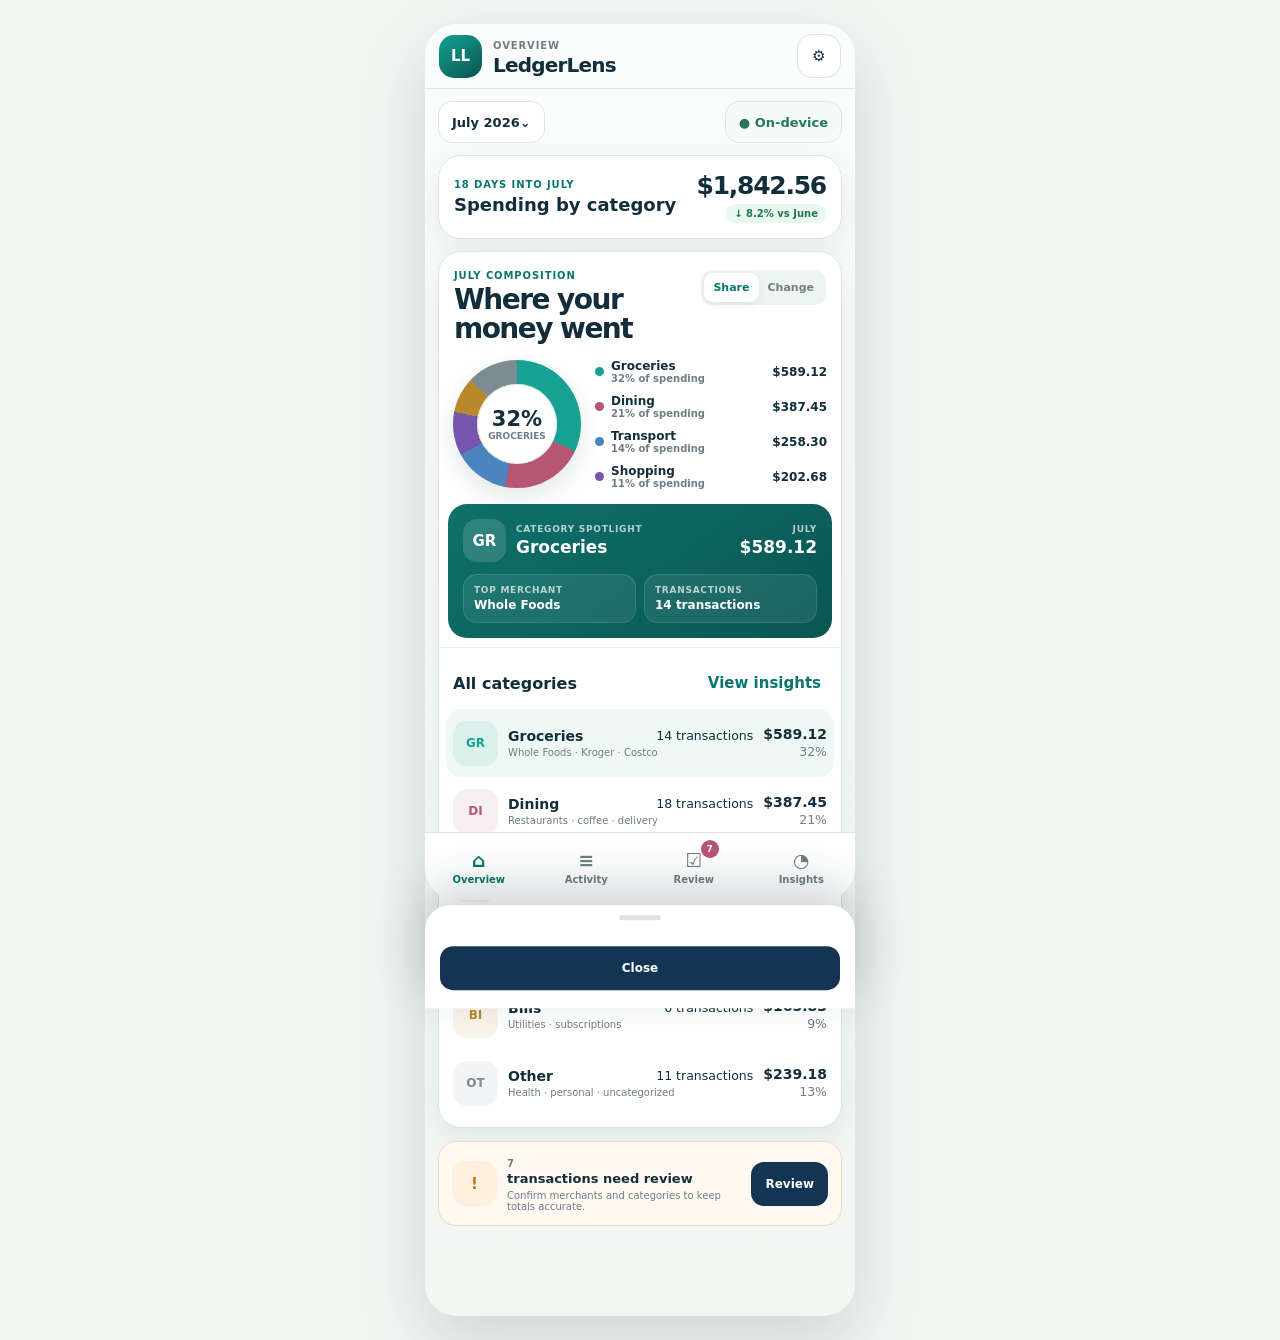
==== commit bb44fffe: "Use validated complete script bundles" ====
--- a/index.html
+++ b/index.html
@@ -5,7 +5,10 @@
 <meta name="viewport" content="width=device-width,initial-scale=1,viewport-fit=cover">
 <meta name="theme-color" content="#f4f8f6">
 <title>LedgerLens Mobile Preview</title>
-<link rel="stylesheet" href="styles.css?v=4">
+<link rel="stylesheet" href="styles1.css?v=4">
+<link rel="stylesheet" href="styles2.css?v=4">
+<link rel="stylesheet" href="styles3.css?v=4">
+<link rel="stylesheet" href="styles4.css?v=4">
 </head>
 <body><div class="app">
 <header><div class="logo">LL</div><div class="brand"><small id="pageTitle">Overview</small><b>LedgerLens</b></div><button class="icon" id="headerBtn" aria-label="Settings">⚙</button></header>
@@ -45,4 +48,4 @@
 <nav class="nav"><button class="on" data-screen="overview"><b>⌂</b>Overview</button><button data-screen="activity"><b>≡</b>Activity</button><button data-screen="review"><b>☑</b>Review<span class="badge" id="reviewBadge">7</span></button><button data-screen="insights"><b>◔</b>Insights</button></nav>
 <div class="toast" id="toast"></div><div class="shade" id="shade"></div><section class="sheet" id="sheet"><div class="handle"></div><div id="sheetBody"></div><button class="primary" style="width:100%;margin-top:14px" id="close">Close</button></section>
 </div>
-<script src="app.js?v=4"></script></body></html>
+<script src="bundle1.js?v=4"></script><script src="bundle2.js?v=4"></script><script src="bundle3.js?v=4"></script></body></html>
--- a/styles1.css
+++ b/styles1.css
@@ -0,0 +1,2 @@
+:root{--bg:#f2f7f4;--card:#fff;--ink:#122d3b;--muted:#6d7e85;--line:#dbe7e1;--teal:#08766e;--teal2:#16a193;--deep:#133e4b;--soft:#e8f6f2;--amber:#c87422;--amberSoft:#fff5e8;--red:#a94d4d;--green:#247859;--blue:#4a85bd;--purple:#7657ad;--rose:#b65673;--gold:#b7892b;--slate:#7d8b92;--shadow:0 12px 35px rgba(27,67,59,.09)}
+*{box-sizing:border-box}html,body{margin:0;min-height:100%;background:var(--bg);color:var(--ink);font:15px system-ui,-apple-system,"Segoe UI",sans-serif;-webkit-text-size-adjust:100%}button,input{font:inherit}button{color:inherit}.app{min-height:100dvh;background:linear-gradient(#fbfdfc,#f2f7f4)}header{position:sticky;top:0;z-index:20;display:flex;align-items:center;gap:11px;padding:calc(10px + env(safe-area-inset-top)) 14px 10px;background:rgba(250,253,251,.94);backdrop-filter:blur(18px);border-bottom:1px solid var(--line)}.logo{width:43px;height:43px;border-radius:15px;display:grid;place-items:center;background:linear-gradient(145deg,#16a193,#075650);color:#fff;font-weight:850}.brand{flex:1;min-width:0}.brand b{display:block;font-size:20px;letter-spacing:-.04em}.brand small{color:var(--muted);font-size:10px;font-weight:800;text-transform:uppercase;letter-spacing:.09em}.icon{width:44px;height:44px;border:1px solid var(--line);border-radius:15px;background:#fff}.screen{display:none;padding:12px 13px calc(90px + env(safe-area-inset-bottom))}.screen.on{display:block}.toolbar{display:flex;gap:8px;margin-bottom:12px}.pill{height:42px;border:1px solid var(--line);border-radius:14px;background:#fff;padding:0 13px;font-weight:750;font-size:13px}.privacy{margin-left:auto;color:#27765c;background:#f4fbf8}.card{background:var(--card);border:1px solid var(--line);border-radius:23px;box-shadow:var(--shadow)}.eyebrow{color:var(--teal);font-size:10px;font-weight:850;text-transform:uppercase;letter-spacing:.09em}.summary{display:flex;justify-content:space-between;align-items:center;padding:15px;margin-bottom:12px}.summary h2{font-size:18px;margin:4px 0 0}.sum{text-align:right}.sum strong{display:block;font-size:25px;letter-spacing:-.05em}.delta{display:inline-block;margin-top:4px;padding:4px 8px;border-radius:20px;background:#e9f8f0;color:#257557;font-size:10px;font-weight:850}.hero{overflow:hidden}.heroTop{display:flex;justify-content:space-between;gap:8px;align-items:flex-start;padding:18px 15px 8px}.heroTop h1{margin:4px 0 0;font-size:28px;line-height:1.04;letter-spacing:-.055em}.segment{display:flex;background:#eef4f1;padding:3px;border-radius:12px}.segment button{border:0;background:transparent;border-radius:9px;padding:8px 9px;font-size:11px;font-weight:850;color:var(--muted)}.segment .on{background:#fff;color:var(--teal);box-shadow:0 3px 8px rgba(20,59,55,.08)}.visual{display:grid;grid-template-columns:132px 1fr;gap:10px;align-items:center;padding:8px 14px 15px}.donutWrap{position:relative;width:128px;height:128px}.donut{position:absolute;inset:0;border-radius:50%;background:conic-gradient(#16a193 0 32%,#b65673 32% 53%,#4a85bd 53% 67%,#7657ad 67% 78%,#b7892b 78% 87%,#7d8b92 87%);filter:drop-shadow(0 10px 14px rgba(27,67,59,.12))}.donut:after{content:"";position:absolute;inset:24px;border-radius:50%;background:#fff;box-shadow:inset 0 0 0 1px var(--line)}.center{position:absolute;inset:0;z-index:2;display:grid;place-items:center;text-align:center;pointer-events:none}.center b{display:block;font-size:21px}.center small{display:block;font-size:9px;color:var(--muted);font-weight:800;text-transform:uppercase}.rank{display:grid;gap:10px}.rank div{display:grid;grid-template-columns:9px 1fr auto;align-items:center;gap:7px;font-size:12px}.rank i{width:9px;height:9px;border-radius:50%}.rank span{color:var(--muted);font-size:10px;display:block}.spot{margin:0 9px 9px;padding:15px;border-radius:19px;color:#fff;background:linear-gradient(145deg,#0e716a,#0a5652)}.spotTop{display:grid;grid-template-columns:43px 1fr auto;gap:10px;align-items:center}.spotIcon{width:43px;height:43px;border-radius:14px;background:rgba(255,255,255,.14);display:grid;place-items:center;font-weight:850}.spot small{display:block;color:rgba(255,255,255,.7);font-size:9px;text-transform:uppercase;letter-spacing:.08em;font-weight:800}.spot b{display:block;margin-top:3px;font-size:17px}.spotAmt{text-align:right}.spotGrid{display:grid;grid-template-columns:1fr 1fr;gap:8px;margin-top:12px}.spotBox{padding:10px;border:1px solid rgba(255,255,255,.13);border-radius:14px;background:rgba(255,255,255,.08)}.spotBox b{font-size:12px}.head{display:flex;align-items:center;justify-content:space-between;padding:15px 14px 6px;border-top:1px solid #e8efeb}.head b{font-size:16px}.link{border:0;background:transparent;color:var(--teal);font-weight:850;min-height:40px}.cats{padding:0 7px 10px}.cat{width:100%;border:0;background:transparent;display:grid;grid-template-columns:45px 1fr auto;gap:10px;align-items:center;text-align:left;padding:10px 7px;border-radius:16px;min-height:68px}.cat.sel{background:#eff8f4}.catIcon,.merchant{width:45px;height:45px;border-radius:14px;display:grid;place-items:center;font-size:12px;font-weight:850}.catLine{display:flex;justify-content:space-between;gap:6px}.catLine b{font-size:14px}.sub{display:block;color:var(--muted);font-size:10px;white-space:nowrap;overflow:hidden;text-overflow:ellipsis;margin-top:3px}.bar{height:5px;background:#e8efec;border-radius:10px;margin-top:7px;overflow:hidden}.bar i{display:block;height:100%;border-radius:10px}.value{text-align:right}.value b{display:block;font-size:14px}.value small{color:var(--muted)}.reviewBanner{display:grid;grid-template-columns:45px 1fr auto;gap:10px;align-items:center;margin-top:13px;padding:13px;border:1px solid #ecd9c4;border-radius:18px;background:#fff9f1}.reviewIcon{width:45px;height:45px;border-radius:14px;background:#fff0de;color:var(--amber);display:grid;place-items:center;font-weight:900}.reviewBanner b{font-size:13px}.reviewBanner span{display:block;color:var(--muted);font-size:10px;margin-top:3px}.primary{min-height:44px;border:0;border-radius:13px;background:#143454;color:#fff;padding:0 14px;font-size:12px;font-weight:850}.secondary{min-height:44px;border:1px solid var(--line);border-radius:13px;background:#fff;padding:0 14px;font-size:12px;font-weight:850}.quiet{min-height:44px;border:0;background:transparent;color:var(--muted);font-size:12px;font-weight:800}
--- a/styles2.css
+++ b/styles2.css
@@ -0,0 +1,2 @@
+.activityTop{padding:16px;margin-bottom:11px}.activityTop h1{margin:4px 0;font-size:28px;letter-spacing:-.05em}.activityTop p{margin:0;color:var(--muted);font-size:11px}.metrics{display:grid;grid-template-columns:repeat(3,1fr);gap:7px;margin-top:12px}.metric{padding:10px 7px;border-radius:14px;background:#f3f7f5;text-align:center}.metric small{display:block;color:var(--muted);font-size:9px;text-transform:uppercase}.metric b{display:block;margin-top:4px;font-size:13px}.search{display:grid;grid-template-columns:1fr 46px;gap:8px;margin-bottom:9px}.searchBox{height:46px;display:flex;align-items:center;gap:8px;padding:0 12px;background:#fff;border:1px solid var(--line);border-radius:15px}.searchBox input{width:100%;border:0;outline:0;background:transparent}.filter{border:1px solid var(--line);border-radius:15px;background:#fff}.chips{display:flex;gap:7px;overflow:auto;padding-bottom:11px;scrollbar-width:none}.chip{height:36px;border:1px solid var(--line);border-radius:20px;background:#fff;padding:0 13px;white-space:nowrap;font-size:11px;font-weight:800;color:var(--muted)}.chip.on{color:#fff;background:#143454;border-color:#143454}.rhythm{padding:14px;margin-bottom:11px}.rhythmTop{display:flex;justify-content:space-between;align-items:center}.rhythmTop button{border:0;background:transparent;color:var(--teal);font-size:11px;font-weight:850}.bars{height:54px;display:flex;align-items:end;gap:4px;margin-top:10px}.bars i{flex:1;background:#cce4dd;border-radius:4px 4px 1px 1px}.dateCard{overflow:hidden;margin-bottom:11px}.dateHead{display:flex;justify-content:space-between;padding:13px 14px 5px;font-size:10px;text-transform:uppercase;letter-spacing:.08em;color:var(--muted);font-weight:850}.txn{width:100%;border:0;background:#fff;display:grid;grid-template-columns:45px minmax(0,1fr) auto;gap:10px;align-items:center;text-align:left;padding:11px 13px;border-top:1px solid #ebf1ee}.txnCopy{min-width:0}.txnCopy b{display:block;font-size:13px;white-space:nowrap;overflow:hidden;text-overflow:ellipsis}.txnCopy span{display:block;color:var(--muted);font-size:10px;margin-top:3px;white-space:nowrap;overflow:hidden;text-overflow:ellipsis}.tag{display:inline-block!important;width:max-content!important;padding:3px 6px;border-radius:10px;background:#fff1df;color:var(--amber)!important;font-weight:850}.amount{text-align:right}.amount b{display:block;font-size:13px}.amount span{display:block;color:var(--muted);font-size:9px;margin-top:3px}.credit b{color:#247859}
+.reviewHero{padding:16px;margin-bottom:11px;background:linear-gradient(145deg,#fff,#f8fcfa)}.reviewHeroTop{display:flex;align-items:flex-start;justify-content:space-between;gap:12px}.reviewHero h1{margin:5px 0 4px;font-size:27px;letter-spacing:-.05em}.reviewHero p{margin:0;color:var(--muted);font-size:11px;line-height:1.45}.reviewCount{min-width:66px;text-align:center;padding:11px 9px;border-radius:17px;background:var(--amberSoft);color:var(--amber)}.reviewCount b{display:block;font-size:24px;line-height:1}.reviewCount small{font-size:9px;text-transform:uppercase;font-weight:850}.progressTrack{height:8px;margin-top:15px;background:#e7eeea;border-radius:99px;overflow:hidden}.progressFill{height:100%;background:linear-gradient(90deg,var(--teal2),var(--teal));border-radius:99px;transition:width .25s}.reviewMeta{display:flex;justify-content:space-between;margin-top:7px;font-size:10px;color:var(--muted)}.reasonStrip{display:grid;grid-template-columns:repeat(3,1fr);gap:7px;margin-bottom:11px}.reason{border:1px solid var(--line);background:#fff;border-radius:16px;padding:10px 7px;text-align:center}.reason b{display:block;font-size:14px}.reason span{display:block;margin-top:2px;font-size:9px;color:var(--muted)}.reviewCard{overflow:hidden;margin-bottom:11px}.reviewCardHead{padding:15px 15px 11px;background:linear-gradient(145deg,#173f4b,#0d655f);color:#fff}.issueRow{display:flex;align-items:center;justify-content:space-between;gap:10px}.issueBadge{display:inline-flex;align-items:center;gap:6px;padding:5px 8px;border-radius:99px;background:rgba(255,255,255,.12);font-size:9px;font-weight:850;text-transform:uppercase;letter-spacing:.06em}.queuePos{font-size:10px;color:rgba(255,255,255,.7)}.reviewMerchant{display:grid;grid-template-columns:48px 1fr auto;gap:10px;align-items:center;margin-top:12px}.reviewMerchant .merchant{background:rgba(255,255,255,.14);color:#fff;width:48px;height:48px}.reviewMerchant h2{margin:0;font-size:18px;letter-spacing:-.02em}.reviewMerchant p{margin:3px 0 0;color:rgba(255,255,255,.7);font-size:10px}.reviewAmount{text-align:right}.reviewAmount b{display:block;font-size:20px}.reviewAmount small{color:rgba(255,255,255,.65);font-size:9px}.reviewBody{padding:14px}.question{font-size:15px;font-weight:850;margin-bottom:3px}.hint{font-size:10px;color:var(--muted);line-height:1.45}.choiceGrid{display:grid;grid-template-columns:1fr 1fr;gap:8px;margin-top:12px}.choice{min-height:54px;border:1px solid var(--line);border-radius:15px;background:#fff;padding:9px 10px;text-align:left;display:flex;align-items:center;gap:9px}.choiceIcon{width:32px;height:32px;border-radius:10px;display:grid;place-items:center;font-size:10px;font-weight:900}.choice b{display:block;font-size:12px}.choice small{display:block;color:var(--muted);font-size:9px;margin-top:2px}.choice.on{border:2px solid var(--teal);background:#f1faf7;padding:8px 9px}.remember{display:flex;align-items:flex-start;gap:9px;margin-top:12px;padding:11px;border-radius:14px;background:#f3f8f5}.remember input{margin-top:2px;width:18px;height:18px;accent-color:var(--teal)}.remember b{display:block;font-size:11px}.remember span{display:block;color:var(--muted);font-size:9px;line-height:1.4;margin-top:2px}.evidence{margin-top:10px;border:1px solid var(--line);border-radius:14px;overflow:hidden}.evidence button{width:100%;min-height:43px;border:0;background:#fff;display:flex;align-items:center;justify-content:space-between;padding:0 11px;font-size:11px;font-weight:800}.evidenceText{display:none;padding:0 11px 11px;color:var(--muted);font-size:10px;line-height:1.45}.evidence.open .evidenceText{display:block}.reviewActions{display:grid;grid-template-columns:auto 1fr 1.25fr;gap:7px;margin-top:12px}.queue{overflow:hidden}.queueTitle{display:flex;justify-content:space-between;padding:14px 14px 8px}.queueTitle b{font-size:14px}.queueTitle span{font-size:10px;color:var(--muted)}.queueItem{width:100%;border:0;border-top:1px solid #ebf1ee;background:#fff;display:grid;grid-template-columns:34px 1fr auto;gap:9px;align-items:center;text-align:left;padding:10px 13px}.queueItem.done{opacity:.5}.queueItem .merchant{width:34px;height:34px;border-radius:11px}.queueItem b{font-size:11px}.queueItem span{display:block;font-size:9px;color:var(--muted);margin-top:2px}.queueState{font-size:9px;font-weight:850;color:var(--amber)}
--- a/styles3.css
+++ b/styles3.css
@@ -0,0 +1,2 @@
+.insightHero{padding:17px;margin-bottom:11px;background:linear-gradient(145deg,#173f4b,#0c625d);color:#fff;overflow:hidden;position:relative}.insightHero:after{content:"";position:absolute;width:180px;height:180px;border-radius:50%;right:-80px;top:-90px;background:rgba(255,255,255,.07)}.insightHero .eyebrow{color:#8fe0d1}.insightHero h1{margin:6px 0 3px;font-size:31px;letter-spacing:-.06em}.insightHero p{margin:0;color:rgba(255,255,255,.72);font-size:11px}.heroStats{display:grid;grid-template-columns:1fr 1fr;gap:8px;margin-top:14px}.heroStat{padding:11px;border-radius:15px;background:rgba(255,255,255,.09);border:1px solid rgba(255,255,255,.1)}.heroStat small{display:block;color:rgba(255,255,255,.64);font-size:9px;text-transform:uppercase;letter-spacing:.06em}.heroStat b{display:block;margin-top:4px;font-size:14px}.insightControls{display:flex;align-items:center;justify-content:space-between;gap:8px;margin-bottom:9px}.range{display:flex;background:#e9f1ed;padding:3px;border-radius:13px}.range button{border:0;background:transparent;min-width:47px;height:34px;border-radius:10px;font-size:11px;color:var(--muted);font-weight:850}.range .on{background:#fff;color:var(--teal);box-shadow:0 3px 9px rgba(18,61,53,.08)}.modeBtn{height:40px;border:1px solid var(--line);border-radius:13px;background:#fff;padding:0 12px;font-size:11px;font-weight:850;color:var(--teal)}.insightChips{display:flex;gap:7px;overflow:auto;padding-bottom:10px;scrollbar-width:none}.insightChip{height:36px;border:1px solid var(--line);border-radius:20px;background:#fff;padding:0 13px;white-space:nowrap;font-size:11px;font-weight:800;color:var(--muted)}.insightChip.on{border-color:transparent;color:#fff;background:var(--deep)}.trendCard{padding:15px;margin-bottom:11px}.trendHead{display:flex;justify-content:space-between;gap:12px;align-items:flex-start}.trendHead h2{font-size:17px;margin:3px 0 0}.trendValue{text-align:right}.trendValue b{display:block;font-size:20px}.trendValue small{font-size:10px;color:var(--green);font-weight:850}.chartWrap{height:185px;margin-top:13px;position:relative}.chartWrap svg{width:100%;height:100%;overflow:visible}.axisLabel{font-size:9px;fill:#839197}.chartLine{fill:none;stroke-width:3;stroke-linecap:round;stroke-linejoin:round}.chartArea{opacity:.12}.chartDot{stroke:#fff;stroke-width:3}.chartMonths{display:flex;justify-content:space-between;margin-top:2px;color:var(--muted);font-size:9px}.changes{display:grid;gap:8px;margin-bottom:11px}.changeCard{width:100%;border:1px solid var(--line);background:#fff;border-radius:18px;padding:12px;display:grid;grid-template-columns:40px 1fr auto;gap:10px;align-items:center;text-align:left}.changeIcon{width:40px;height:40px;border-radius:13px;display:grid;place-items:center;font-weight:900}.changeCard b{font-size:12px}.changeCard span{display:block;color:var(--muted);font-size:9px;margin-top:2px;line-height:1.35}.changeAmount{text-align:right}.changeAmount b{font-size:13px}.changeAmount small{font-size:9px;font-weight:850}.insightGrid{display:grid;grid-template-columns:1fr 1fr;gap:9px;margin-bottom:11px}.pattern{border:1px solid var(--line);border-radius:19px;background:#fff;padding:13px;min-height:124px}.patternIcon{width:35px;height:35px;border-radius:12px;background:var(--soft);color:var(--teal);display:grid;place-items:center;font-weight:900}.pattern small{display:block;margin-top:10px;color:var(--muted);font-size:9px;text-transform:uppercase;letter-spacing:.05em}.pattern b{display:block;margin-top:4px;font-size:14px;line-height:1.2}.pattern span{display:block;margin-top:4px;color:var(--muted);font-size:9px;line-height:1.35}.trust{padding:15px;margin-bottom:11px}.trust h2{margin:4px 0 2px;font-size:17px}.trust p{margin:0;color:var(--muted);font-size:10px;line-height:1.45}.trustRows{margin-top:12px;border-top:1px solid var(--line)}.trustRow{display:grid;grid-template-columns:12px 1fr auto;gap:9px;align-items:center;padding:10px 0;border-bottom:1px solid #edf2ef}.trustRow i{width:9px;height:9px;border-radius:50%}.trustRow b{font-size:11px}.trustRow span{display:block;color:var(--muted);font-size:9px;margin-top:2px}.trustRow strong{font-size:12px}.pace{padding:15px;margin-bottom:11px}.paceTop{display:flex;justify-content:space-between;gap:12px}.pace h2{font-size:17px;margin:4px 0 2px}.pace p{font-size:10px;color:var(--muted);margin:0}.paceValue{text-align:right}.paceValue b{display:block;font-size:20px}.paceValue small{font-size:9px;color:var(--muted)}.paceRail{height:10px;border-radius:99px;background:#e7eeea;margin-top:14px;position:relative;overflow:hidden}.paceRail i{display:block;height:100%;width:58%;background:linear-gradient(90deg,var(--teal2),var(--teal));border-radius:99px}.paceLabels{display:flex;justify-content:space-between;margin-top:6px;font-size:9px;color:var(--muted)}
+.nav{position:fixed;left:0;right:0;bottom:0;z-index:30;display:grid;grid-template-columns:repeat(4,1fr);padding-bottom:env(safe-area-inset-bottom);background:rgba(255,255,255,.97);backdrop-filter:blur(18px);border-top:1px solid var(--line)}.nav button{height:67px;border:0;background:transparent;color:var(--muted);font-size:10px;font-weight:800;position:relative}.nav button b{display:block;font-size:19px;margin-bottom:3px}.nav .on{color:var(--teal)}.badge{position:absolute;top:7px;left:calc(50% + 7px);min-width:18px;height:18px;padding:0 4px;border-radius:10px;background:var(--rose);color:#fff;display:grid;place-items:center;font-size:9px}.toast{position:fixed;z-index:70;left:50%;bottom:calc(82px + env(safe-area-inset-bottom));transform:translate(-50%,20px);opacity:0;pointer-events:none;background:#153c46;color:#fff;border-radius:12px;padding:10px 14px;font-size:12px;transition:.2s;max-width:calc(100vw - 30px);text-align:center}.toast.show{opacity:1;transform:translate(-50%,0)}.shade{display:none;position:fixed;inset:0;z-index:50;background:rgba(10,29,36,.4)}.shade.on{display:block}.sheet{position:fixed;z-index:60;left:0;right:0;bottom:0;transform:translateY(105%);transition:.25s;background:#fff;border-radius:25px 25px 0 0;padding:8px 15px calc(18px + env(safe-area-inset-bottom));box-shadow:0 -18px 50px rgba(12,41,45,.2)}.sheet.on{transform:translateY(0)}.handle{width:42px;height:5px;border-radius:10px;background:#dce5e1;margin:2px auto 12px}.sheetTop{display:grid;grid-template-columns:48px 1fr auto;gap:10px;align-items:center}.sheet h2{margin:0;font-size:17px}.sheet p{margin:3px 0 0;color:var(--muted);font-size:11px}.big{font-size:18px;font-weight:850}.details{display:grid;grid-template-columns:1fr 1fr;gap:8px;margin-top:14px}.detail{padding:11px;border:1px solid var(--line);border-radius:14px}.detail small{display:block;color:var(--muted);font-size:9px;text-transform:uppercase}.detail b{display:block;margin-top:4px;font-size:11px}.source{margin-top:10px;padding:11px;border-radius:14px;background:#f4f8f6;color:var(--muted);font-size:11px;line-height:1.45}.sheetInsight{padding:4px 0}.sheetInsight .insightMark{width:52px;height:52px;border-radius:17px;display:grid;place-items:center;font-weight:900;margin-bottom:12px}.sheetInsight h2{font-size:20px}.sheetInsight p{font-size:12px;line-height:1.55}.sheetBullets{display:grid;gap:8px;margin-top:14px}.sheetBullet{padding:11px;border-radius:14px;background:#f3f8f5;font-size:11px;line-height:1.4}
--- a/styles4.css
+++ b/styles4.css
@@ -0,0 +1,2 @@
+@media(min-width:600px){.app{max-width:430px;margin:24px auto;border-radius:32px;overflow:hidden;box-shadow:0 25px 70px rgba(25,59,55,.18);min-height:calc(100dvh - 48px)}.nav{max-width:430px;margin:auto;border-radius:0 0 32px 32px}.sheet{max-width:430px;margin:auto}}
+@media(prefers-reduced-motion:reduce){*{scroll-behavior:auto!important;transition:none!important}}
